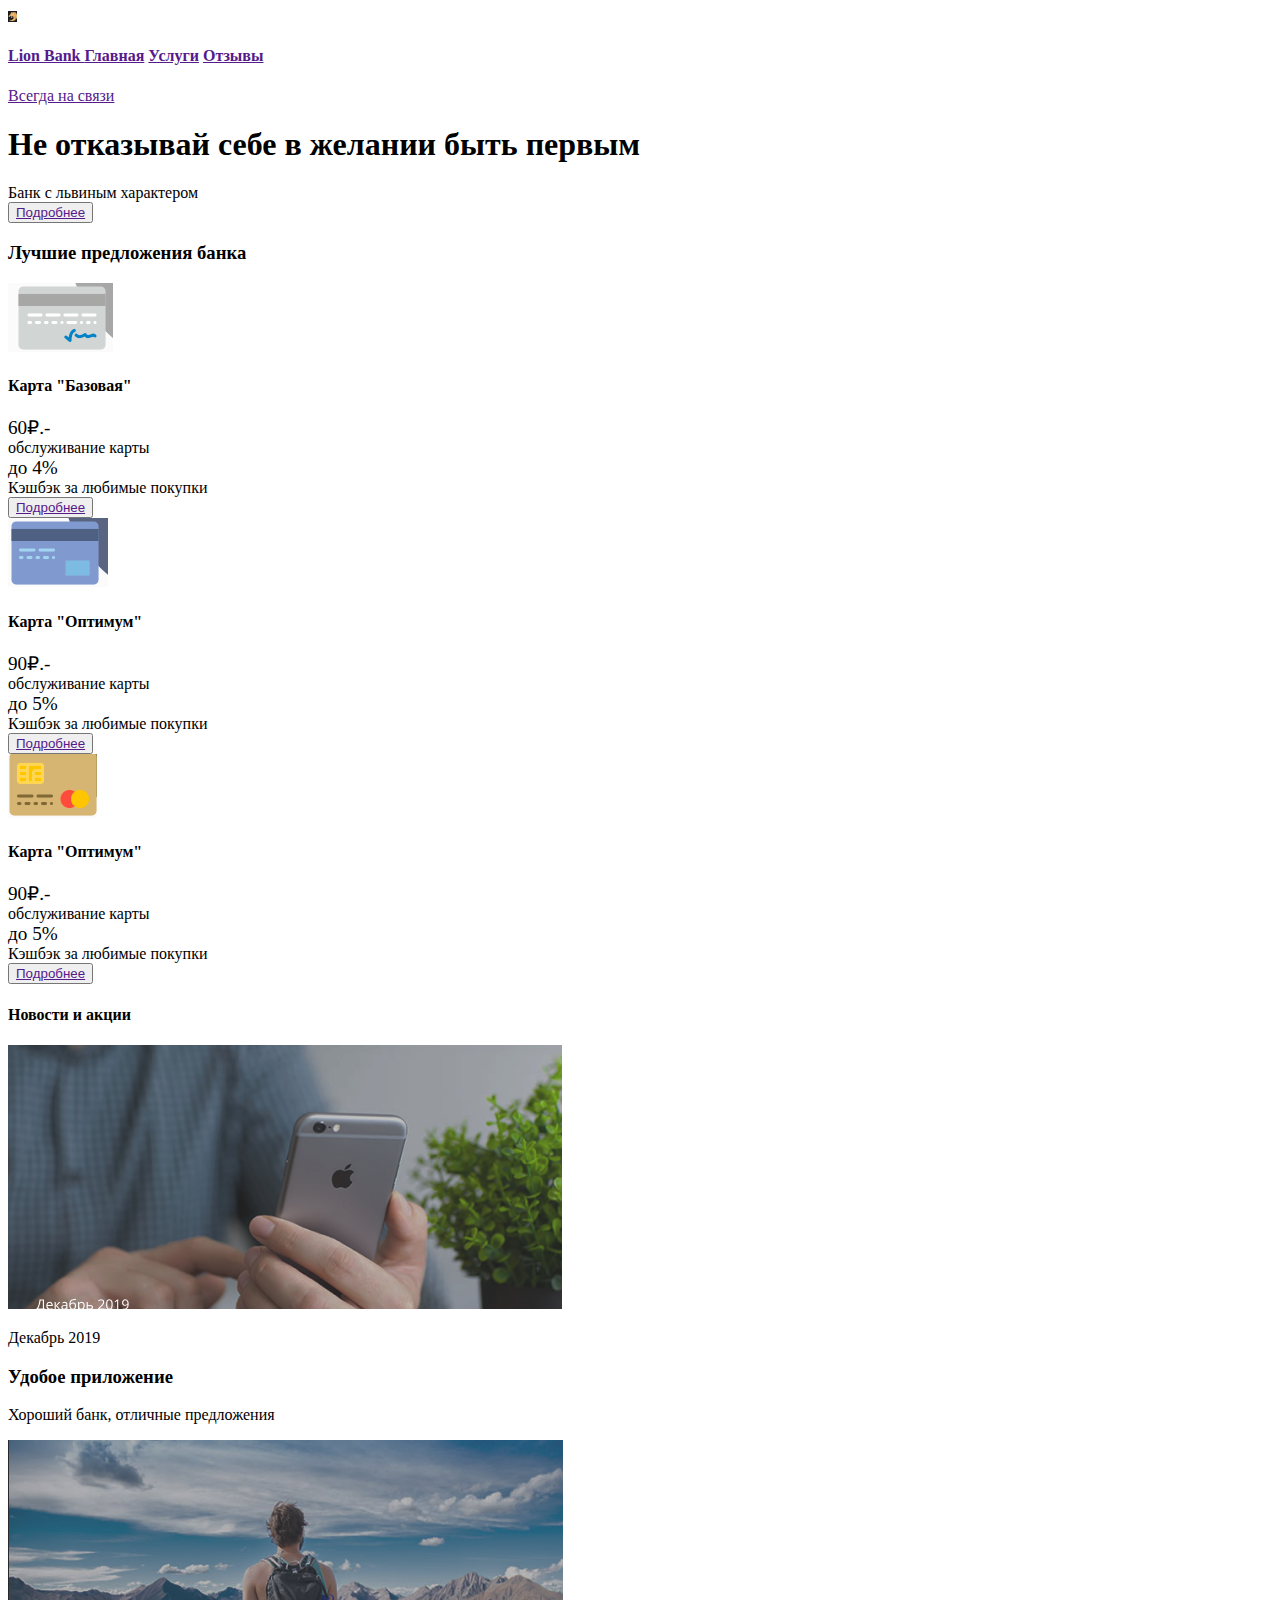
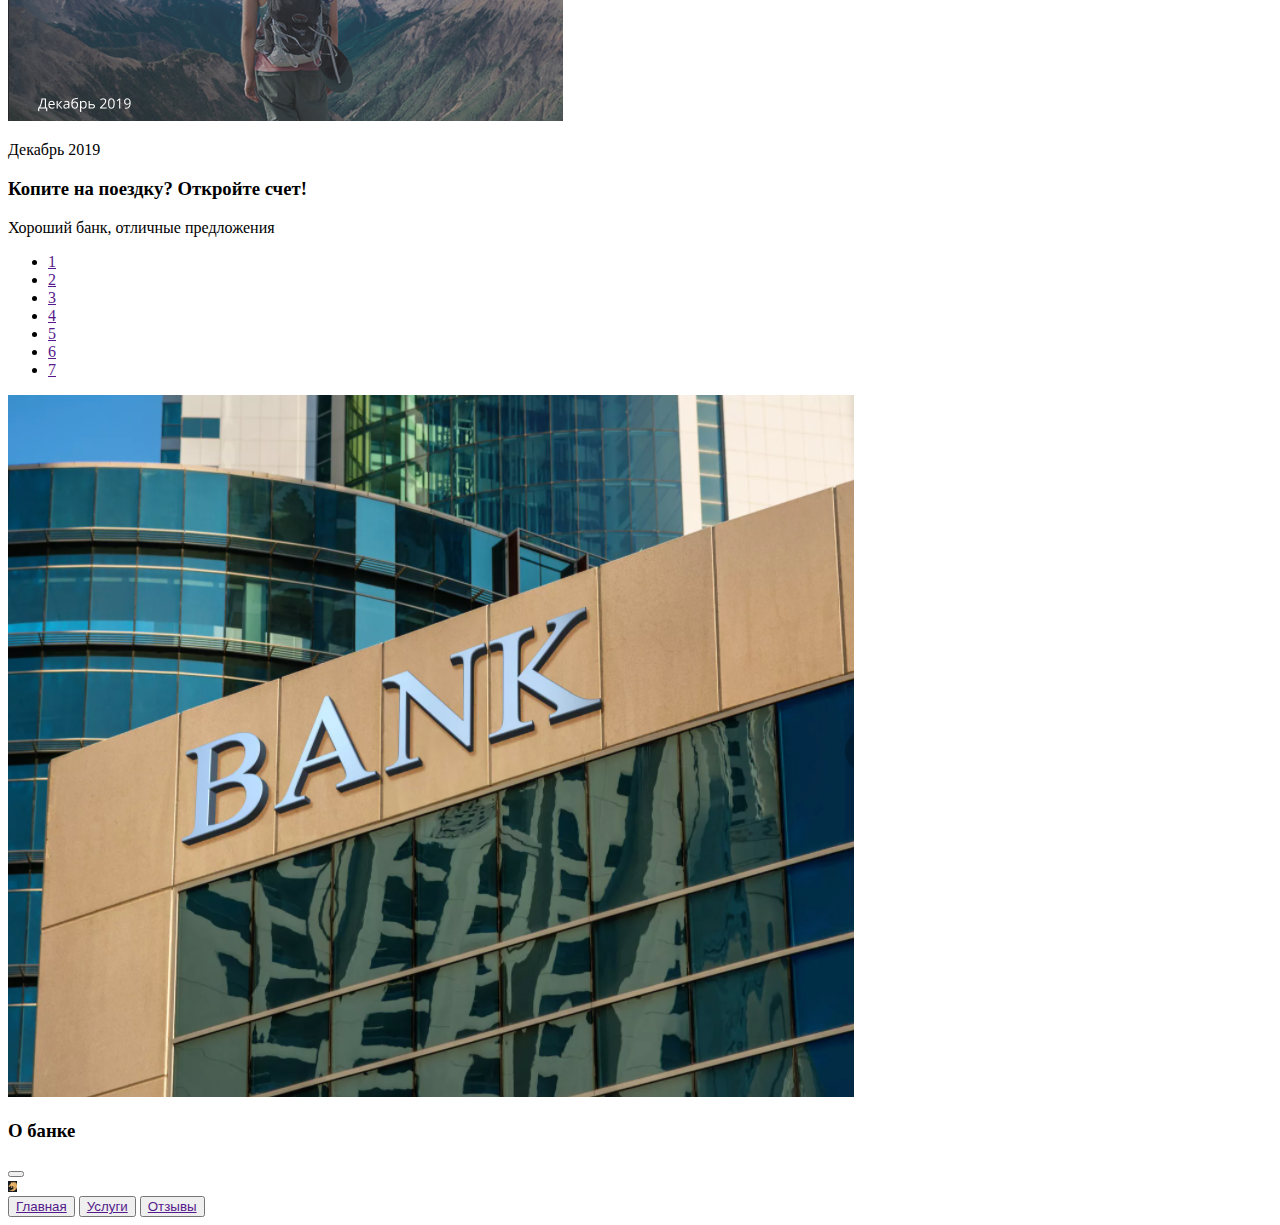
==== index.html @ 35dae8ff "Add files via upload" ====
<!DOCTYPE html>
<html lang="ru">


<head>
    <meta charset="UTF-8">
    <title>Lion Bank</title>
</head>

<body>
    <div class="wrapper">

        <div class="wrapper-hihat">
            <nav class="hihat--navh">
                <a href="/">
                    <img src="./Снимок экрана 2020-12-01 в 19.00.40.png" alt="" class="avatarbank">
                </a>
                <h4 class="navh--sizelinks">
                    <a href="" class="navh--linklionbank">Lion Bank </a>
                    <a href="" class="navh--linkhimain">Главная</a>
                    <a href="" class="navh--linkhiservices">Услуги</a>
                    <a href="" class="navh--linkhioutbilding">Отзывы</a>
                </h4>
            </nav>
            <div class="hihat--contact">
                <address class="contact-number">
                    <a href="tel:+78007008990" class="number numer"></a>
                </address>
                <div сlass="contact--workinghowrs">
                    <a href="" class="email:">Всегда на связи</a>
                </div>
            </div>
        </div>
        <div class="wrapper--main">
            <div class="slogan">
                <h1 class="slogan--wish">Не отказывай себе в желании быть первым</h1>
                <div class="slogan--character"> Банк с львиным характером</div>
                <button class="slogan--buttonreadmore">
                    <a href="" class="buttonreadmore--readmore">Подробнее</a>
                </button>
            </div>
            <div class="main--proposals">
                <h3 class="proposals--headline">Лучшие предложения банка</h3>
                <div class="proposals--manuscript">
                    <div class="manuscript--elements">
                        <div class="elements--first">
                            <img src="/1.png" alt="" class="first--img">
                            <div class="first--info">
                                <div class="info--main">
                                    <h4 сlass="main1--bais">Карта "Базовая"</h4>
                                    <div class="info--cost">
                                        <big class="cost--first">
                                            60₽.-
                                        </big>
                                        <div class="cost--forwhat">
                                            обслуживание карты
                                        </div>
                                    </div>
                                    <div class="info-cashback">
                                        <big>
                                            до 4%
                                        </big>
                                        <div class="cashback--where">
                                            Кэшбэк за любимые покупки
                                        </div>
                                    </div>
                                    <button class="info--button">
                                        <a href="" class="button--readmore1">
                                            Подробнее
                                        </a>
                                    </button>
                                </div>
                            </div>
                        </div>
                        <div class="elements--second">
                            <img src="/2.png" alt="" class="second--img">
                            <div class="second--info">
                                <div class="info--main">
                                    <h4 сlass="main--opt">Карта "Оптимум"</h4>
                                    <div class="info--cost">
                                        <big class="cost--second">
                                            90₽.-
                                        </big>
                                        <div class="cost--forwhat2">
                                            обслуживание карты
                                        </div>
                                    </div>
                                    <div class="info-cashback2">
                                        <big>
                                            до 5%
                                        </big>
                                        <div class="cashback--where2">
                                            Кэшбэк за любимые покупки
                                        </div>
                                    </div>
                                    <button class="info--button2">
                                        <a href="" class="button2--readmore3">
                                            Подробнее
                                        </a>
                                    </button>
                                </div>
                            </div>
                        </div>

                        <div class="elements--fird"></div>
                        <img src="/3.png" alt="" class="fird--img">
                        <div class="fird--info">
                            <div class="info--main3">
                                <h4 сlass="main3--opt">Карта "Оптимум"</h4>
                                <div class="info--cost3">
                                    <big class="cost3--fird">
                                        90₽.-
                                    </big>
                                    <div class="cost3--forwhat3">
                                        обслуживание карты
                                    </div>
                                </div>
                                <div class="info-cashback3">
                                    <big>
                                        до 5%
                                    </big>
                                    <div class="cashback--where3">
                                        Кэшбэк за любимые покупки
                                    </div>
                                </div>
                                <button class="info--button3">
                                    <a href="" class="button3--readmore3">
                                        Подробнее
                                    </a>
                                </button>
                            </div>
                        </div>
                    </div>
                </div>
            </div>
            <div class="main--news">
                <h4 class="news-header">Новости и акции</h4>
                <div class="news--plase">
                    <div class="plase--first">
                        <img src="/4.png" alt="" class="first-foto">
                        <div сlass="first--text">
                            <p class="text--data1">
                                Декабрь 2019
                            </p>
                            <h3 class="text--comfort">
                                Удобое приложение
                            </h3>
                            <p class="text--coment">
                                Хороший банк, отличные предложения
                            </p>
                        </div>
                    </div>

                    <div class="plase--second">
                        <img src="/5.png" alt="" class="second-foto">
                        <div сlass="second--text2">
                            <p class="text2--data2">
                                Декабрь 2019
                            </p>
                            <h3 class="text2--comfort">
                                Копите на поездку? Откройте счет!
                            </h3>
                            <p class="text2--coment">
                                Хороший банк, отличные предложения
                            </p>
                        </div>
                    </div>
                    <p class=""></p>
                    <div class="plase--page">
                        <ul сlass="page--manuscript">
                            <li class="manuscript--li"><a href="" class="manuscript--1li">1 </a> </li>
                            <li class="manuscript--li"><a href="" class="manuscript--2li">2 </a> </li>
                            <li class="manuscript--li"><a href="" class="manuscript--3li">3 </a> </li>
                            <li class="manuscript--li"><a href="" class="manuscript--4li">4 </a> </li>
                            <li class="manuscript--li"><a href="" class="manuscript--5li">5 </a> </li>
                            <li class="manuscript--li"><a href="" class="manuscript--6li">6 </a> </li>
                            <li class="manuscript--li"><a href="" class="manuscript--7li">7 </a> </li>
                        </ul>
                    </div>
                </div>
            </div>
            <div calss="main--abotbank">
                <img src="/6.png" alt="" class="aboutbank--foto">
                <div class="abotbank--textplase">
                    <h3 class="textplase--header">О банке</h3>
                    <p class="text--main"></p>
                    <button class="textplace--button">
                        <a href="" class="button-readmoreabot"></a>
                    </button>

                </div>
            </div>
        </div>
        <div class="footer">
            <footer class="fotter--down">
                <nav class="down--nav">
                    <a href="" class="nav--avtar">
                        <img src="/Снимок экрана 2020-12-01 в 19.00.40.png" alt="" сlass="avatar--homeweb">
                    </a>
                </nav>
                <nav class="down--buttons">
                    <button class="buttons--home">
                        <a href="" class="home--main">Главная</a>
                    </button>
                    <button class="buttons--servives">
                        <a href="" class="servives--down">Услуги</a>
                    </button>
                    <button class="button--coments">
                        <a href="" class="coments--down">Отзывы</a>
                    </button>
                </nav>
            </footer>
        </div>
    </div>
</body>

</html>
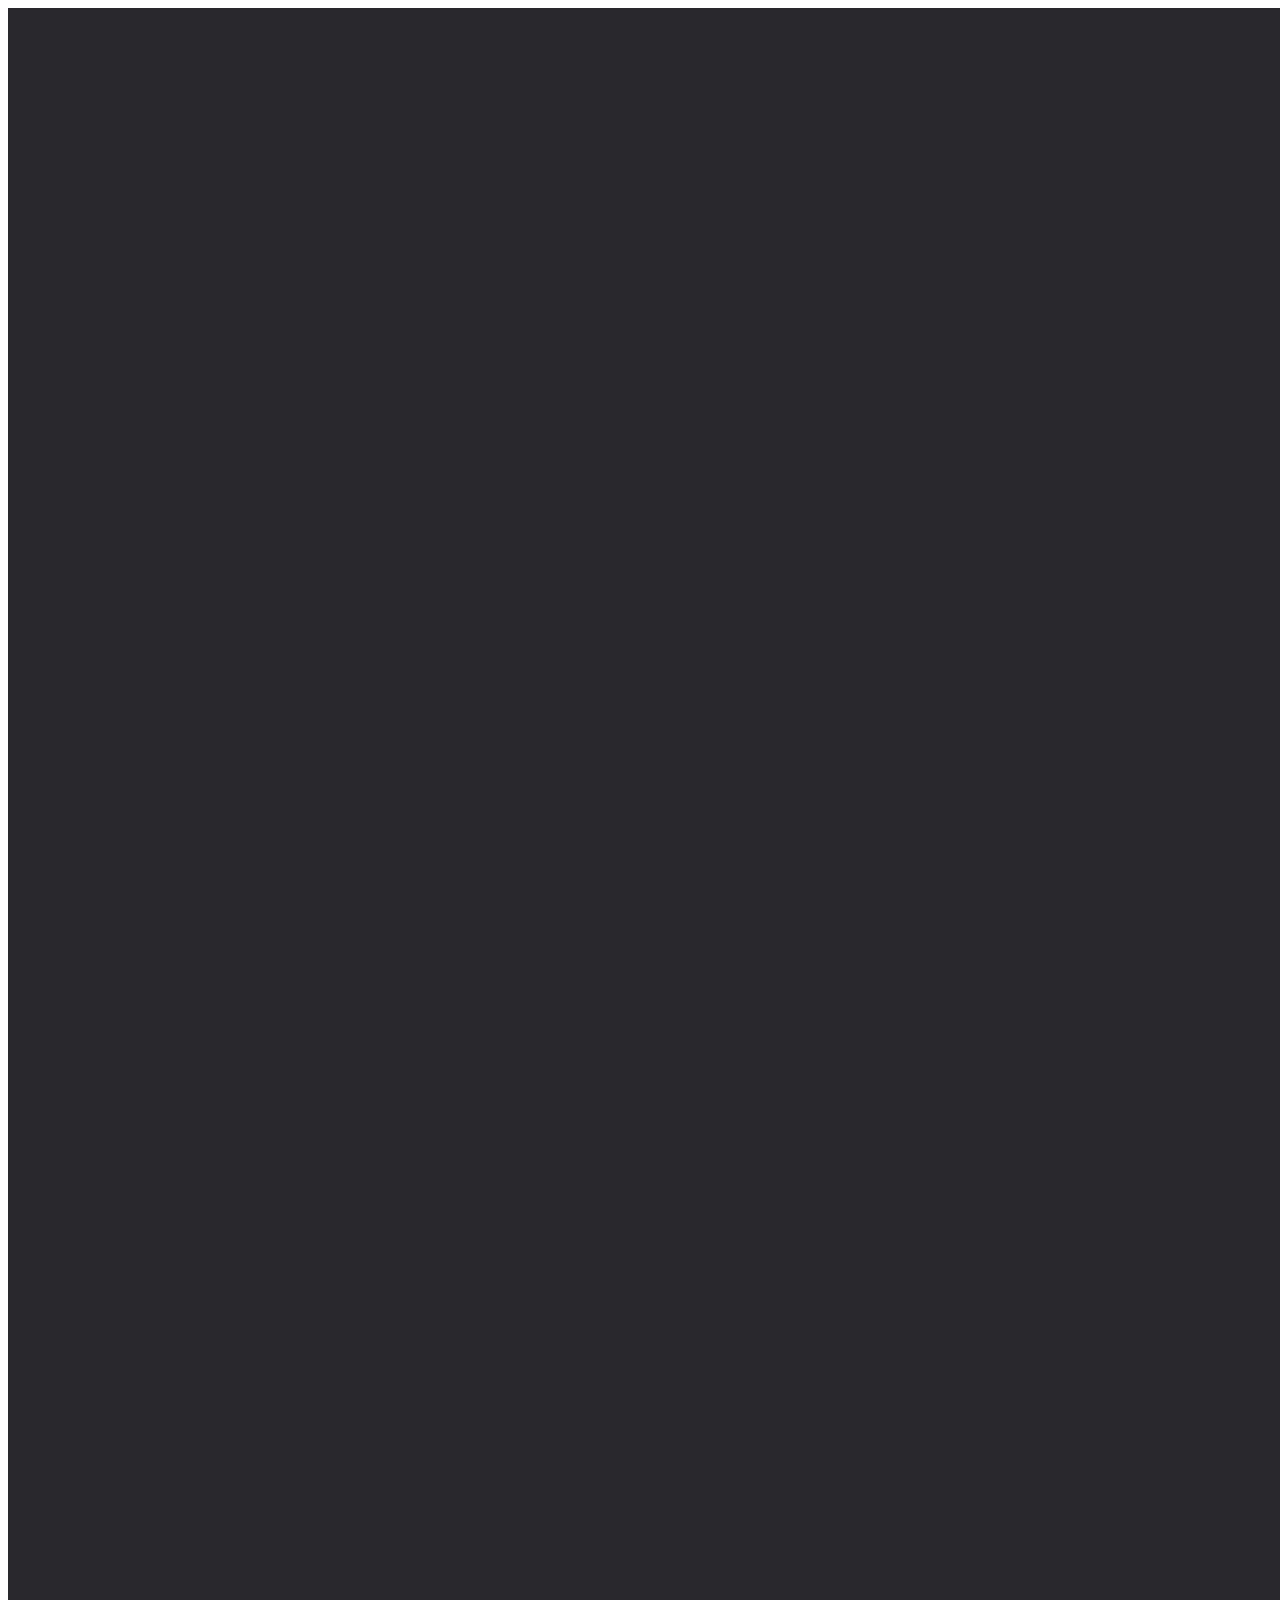
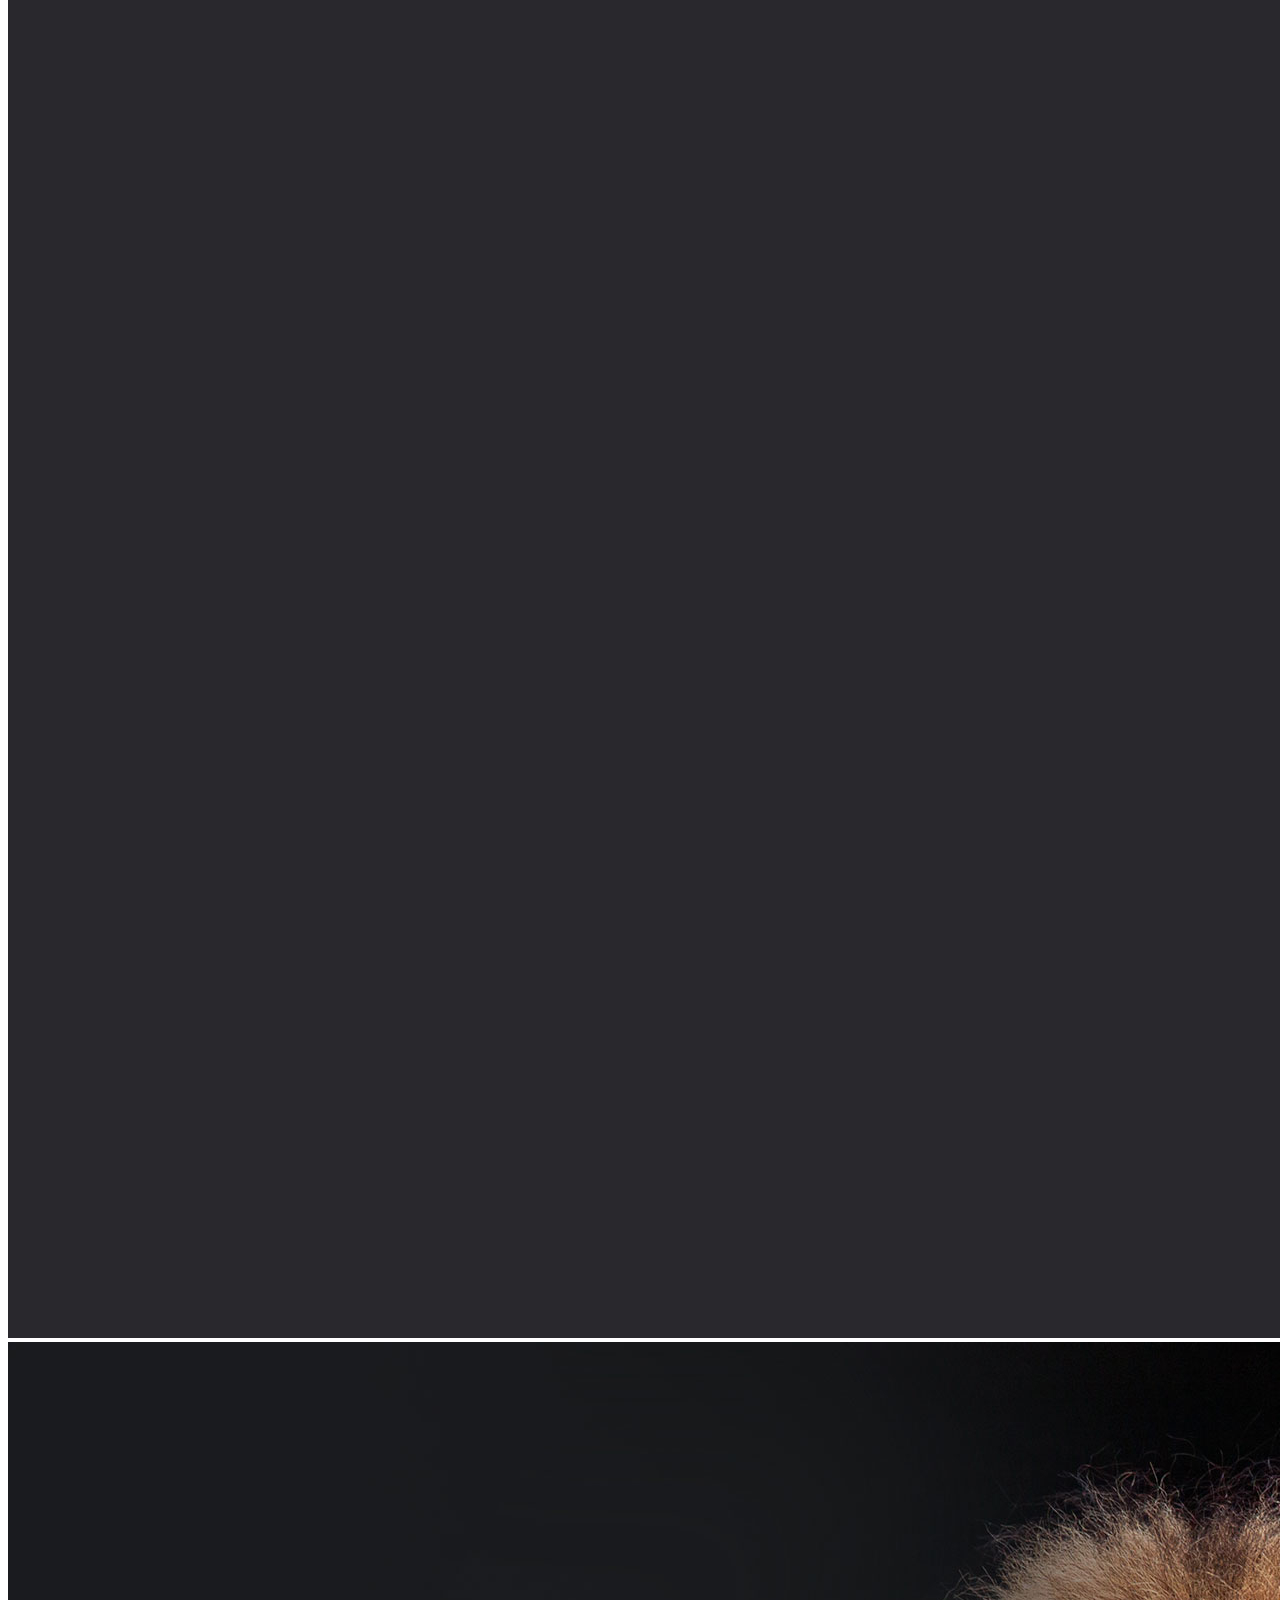
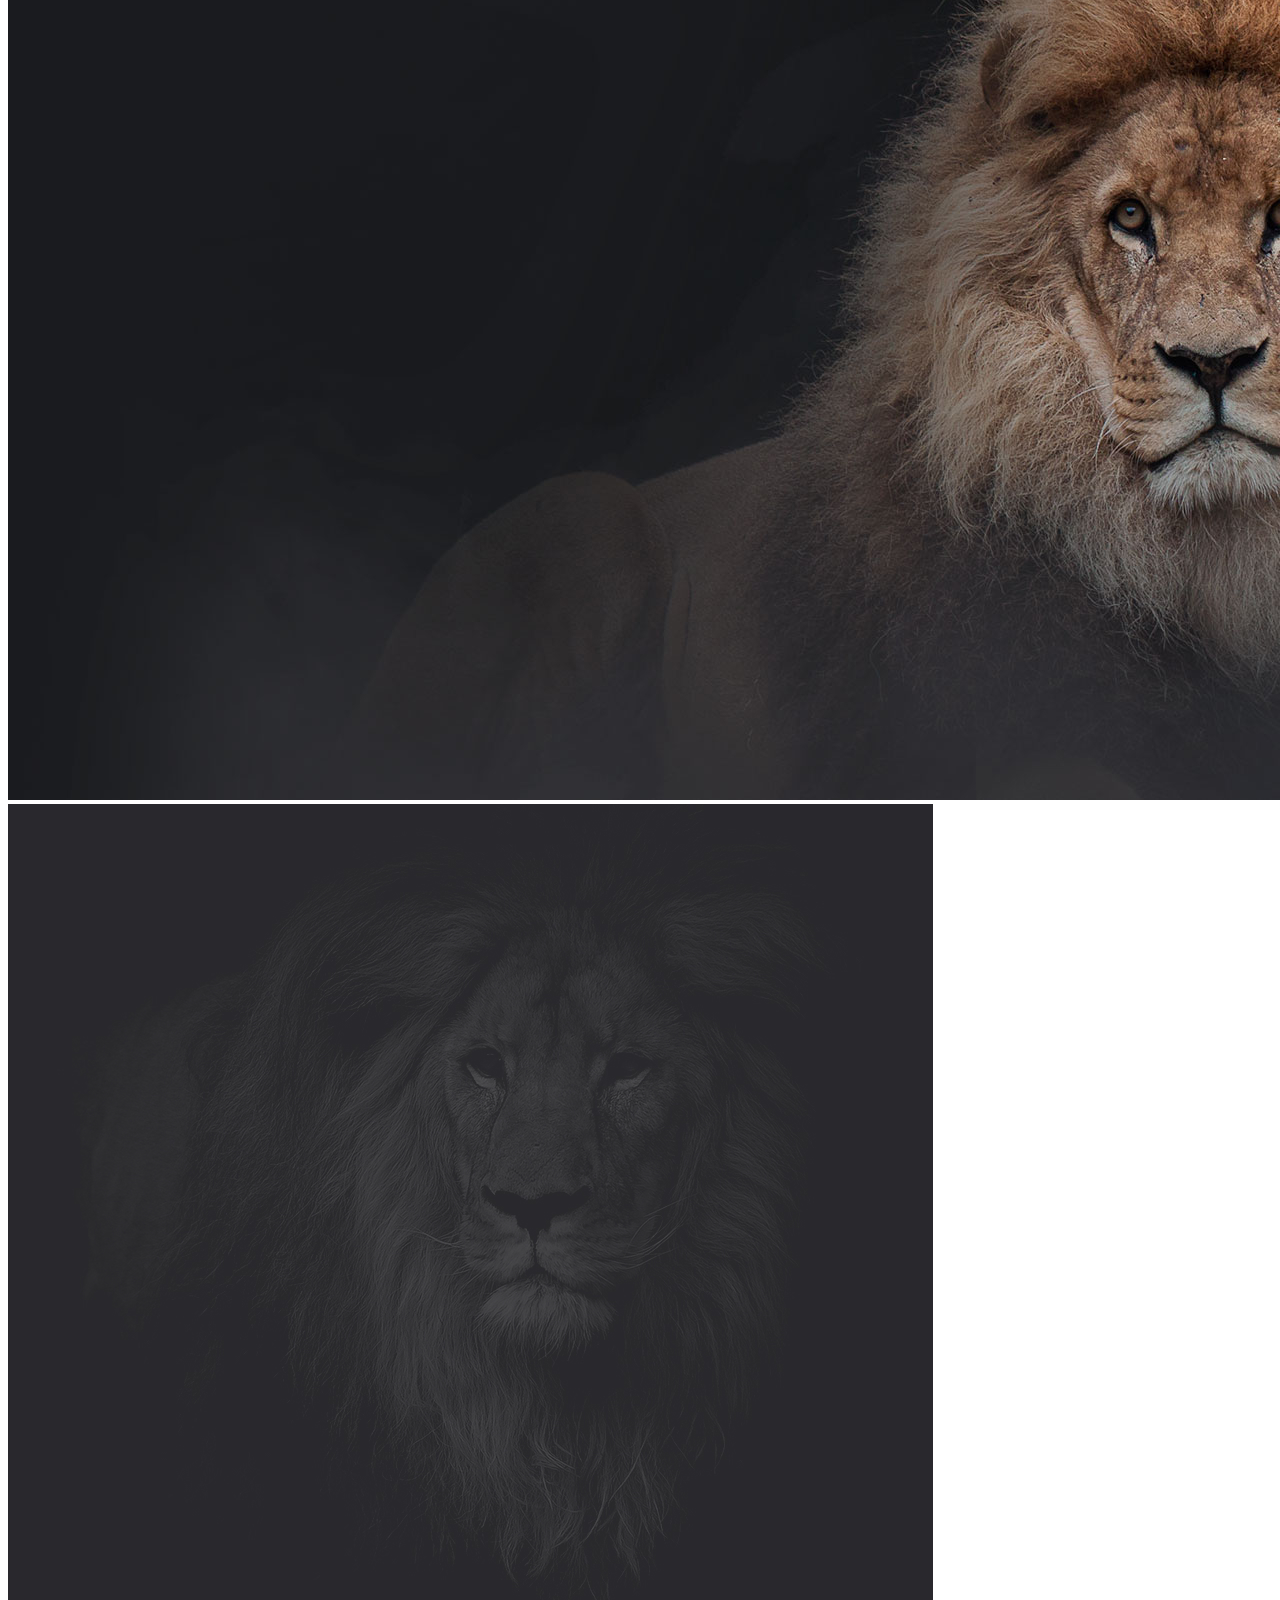
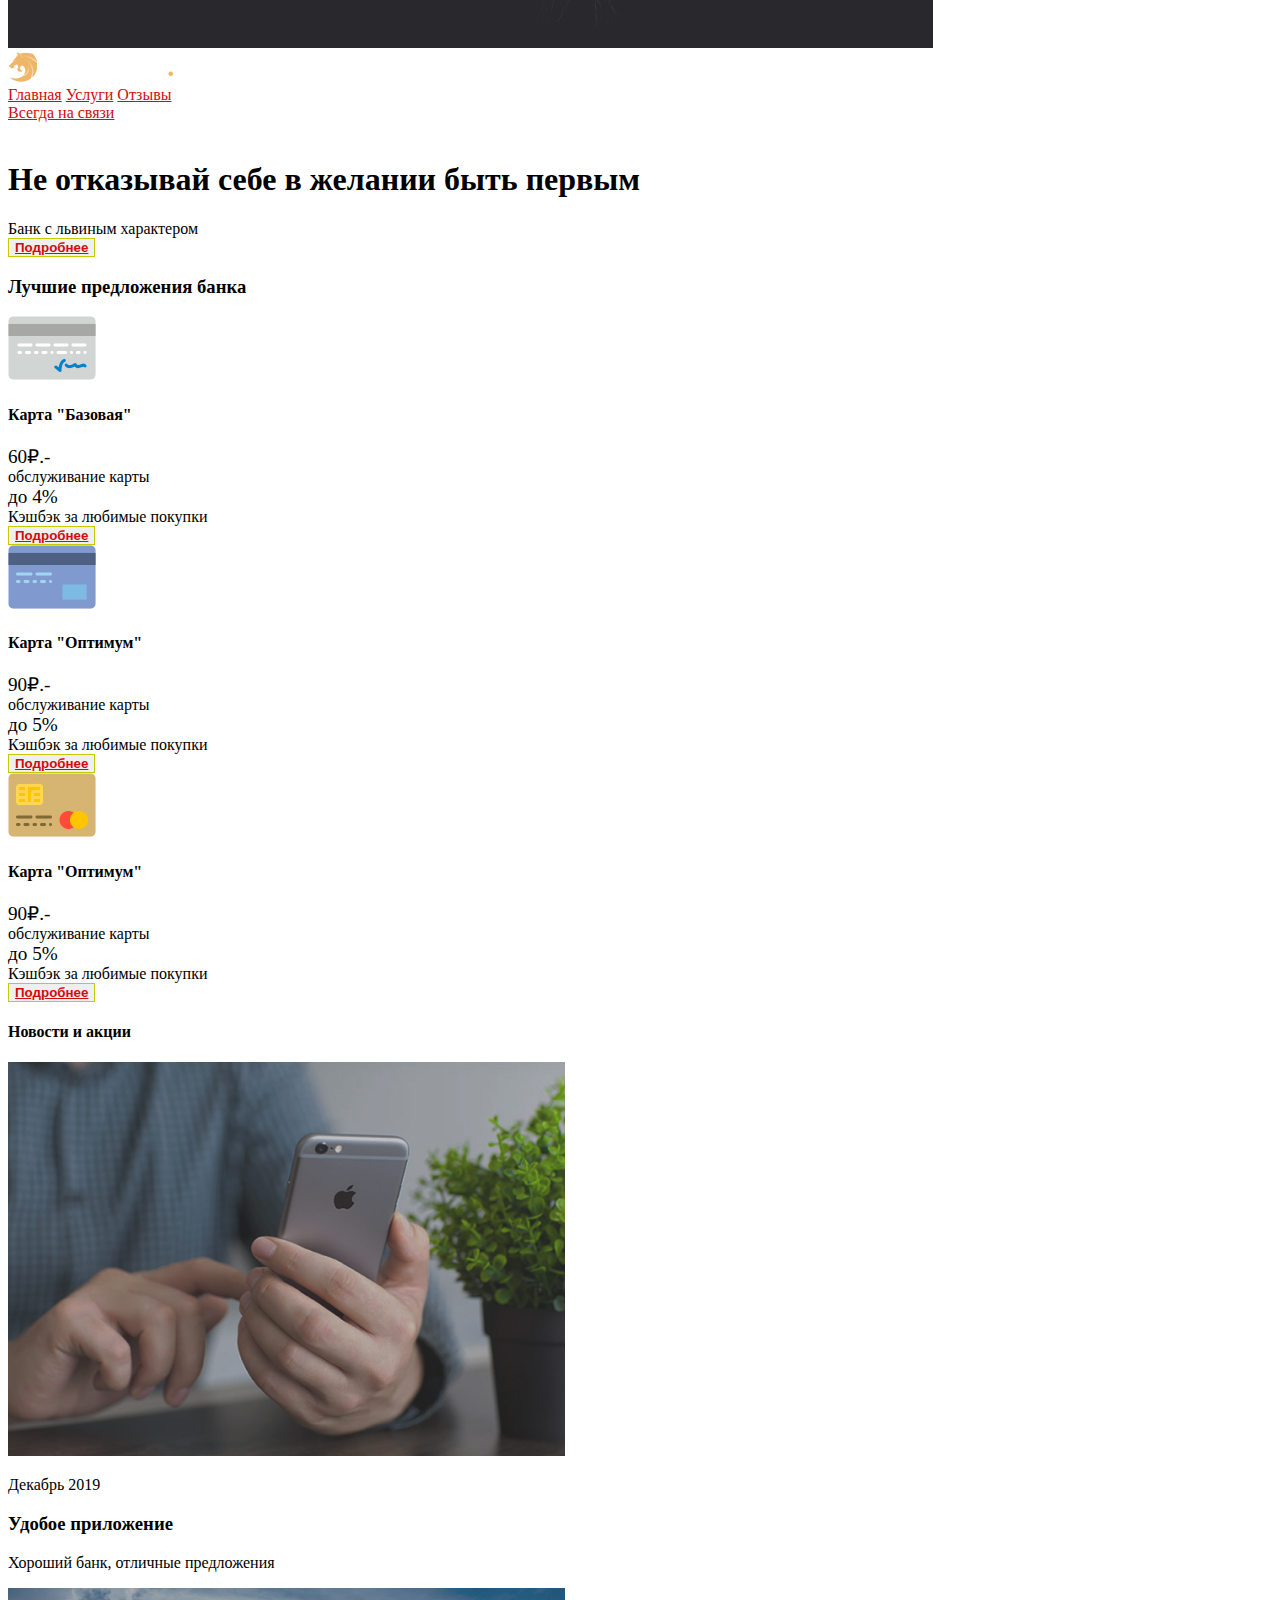
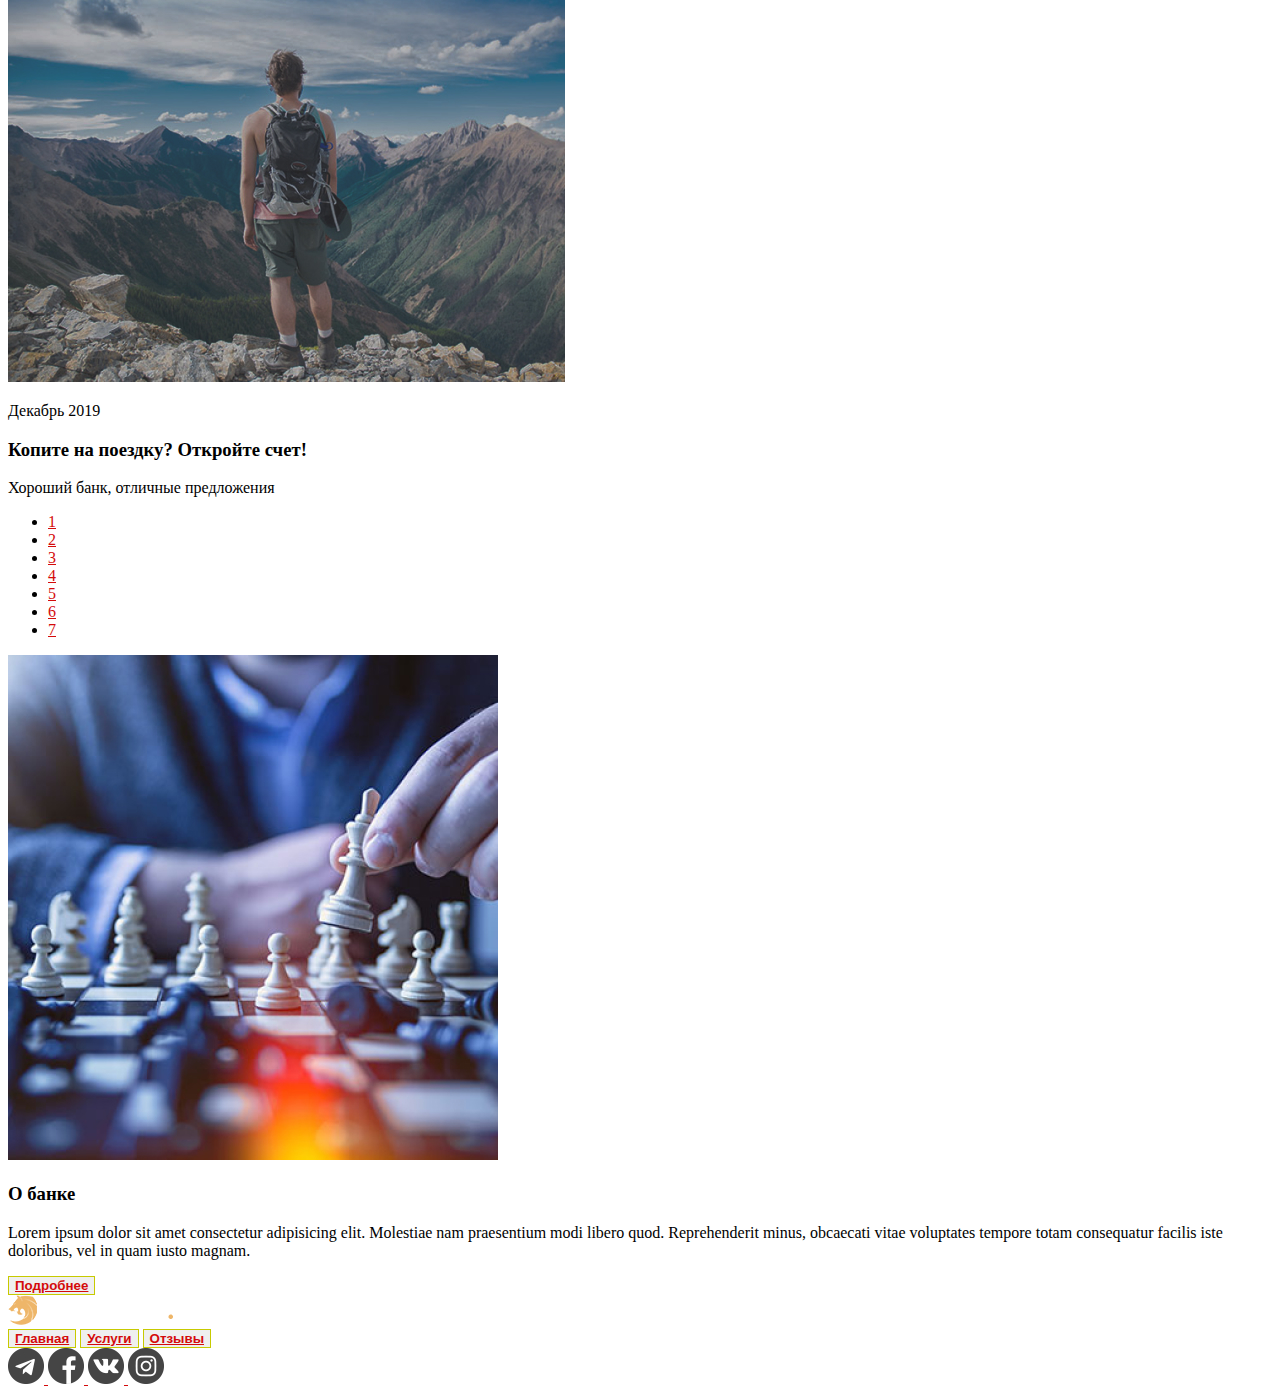
==== commit 0580275e: "Add files via upload" ====
--- a/index.html
+++ b/index.html
@@ -5,22 +5,27 @@
 <head>
     <meta charset="UTF-8">
     <title>Lion Bank</title>
+    <link rel="stylesheet" href="./main.css">
 </head>
 
 <body>
+
     <div class="wrapper">
-
+        <div class="fon">
+            <img src="./fon.jpg" alt="" class="fon--full">
+            <img src="./lion-header 1.jpg" alt="" class="hi-img">
+            <img src="./bottom-pic 1.jpg" alt="" class="down-img">
+        </div>
         <div class="wrapper-hihat">
             <nav class="hihat--navh">
                 <a href="/">
-                    <img src="./Снимок экрана 2020-12-01 в 19.00.40.png" alt="" class="avatarbank">
+                    <img src="./avatarbank.png" alt="" class="avatarbank">
                 </a>
-                <h4 class="navh--sizelinks">
-                    <a href="" class="navh--linklionbank">Lion Bank </a>
+                <div>
                     <a href="" class="navh--linkhimain">Главная</a>
                     <a href="" class="navh--linkhiservices">Услуги</a>
                     <a href="" class="navh--linkhioutbilding">Отзывы</a>
-                </h4>
+                </div>    
             </nav>
             <div class="hihat--contact">
                 <address class="contact-number">
@@ -32,6 +37,7 @@
             </div>
         </div>
         <div class="wrapper--main">
+            <img src="./lion-header1.jpg" alt="" class="main--fon1">
             <div class="slogan">
                 <h1 class="slogan--wish">Не отказывай себе в желании быть первым</h1>
                 <div class="slogan--character"> Банк с львиным характером</div>
@@ -44,7 +50,7 @@
                 <div class="proposals--manuscript">
                     <div class="manuscript--elements">
                         <div class="elements--first">
-                            <img src="/1.png" alt="" class="first--img">
+                            <img src="./1card.jpg" alt="" class="first--img">
                             <div class="first--info">
                                 <div class="info--main">
                                     <h4 сlass="main1--bais">Карта "Базовая"</h4>
@@ -73,7 +79,7 @@
                             </div>
                         </div>
                         <div class="elements--second">
-                            <img src="/2.png" alt="" class="second--img">
+                            <img src="./2card.jpg" alt="" class="second--img">
                             <div class="second--info">
                                 <div class="info--main">
                                     <h4 сlass="main--opt">Карта "Оптимум"</h4>
@@ -103,7 +109,7 @@
                         </div>
 
                         <div class="elements--fird"></div>
-                        <img src="/3.png" alt="" class="fird--img">
+                        <img src="./3card.jpg" alt="" class="fird--img">
                         <div class="fird--info">
                             <div class="info--main3">
                                 <h4 сlass="main3--opt">Карта "Оптимум"</h4>
@@ -137,7 +143,7 @@
                 <h4 class="news-header">Новости и акции</h4>
                 <div class="news--plase">
                     <div class="plase--first">
-                        <img src="/4.png" alt="" class="first-foto">
+                        <img src="./comfort.jpg" alt="" class="first-foto">
                         <div сlass="first--text">
                             <p class="text--data1">
                                 Декабрь 2019
@@ -152,7 +158,7 @@
                     </div>
 
                     <div class="plase--second">
-                        <img src="/5.png" alt="" class="second-foto">
+                        <img src="./collect.jpg" alt="" class="second-foto">
                         <div сlass="second--text2">
                             <p class="text2--data2">
                                 Декабрь 2019
@@ -180,25 +186,28 @@
                 </div>
             </div>
             <div calss="main--abotbank">
-                <img src="/6.png" alt="" class="aboutbank--foto">
+                <img src="./chess.jpg" alt="" class="aboutbank--foto">
                 <div class="abotbank--textplase">
                     <h3 class="textplase--header">О банке</h3>
-                    <p class="text--main"></p>
+                    <p class="text--main">
+                        Lorem ipsum dolor sit amet consectetur adipisicing elit. Molestiae nam praesentium modi libero quod. Reprehenderit minus, obcaecati vitae voluptates tempore totam consequatur facilis iste doloribus, vel in quam iusto magnam.
+                    </p>
                     <button class="textplace--button">
-                        <a href="" class="button-readmoreabot"></a>
+                        <a href="" class="button-readmoreabot">Подробнее</a>
                     </button>
 
                 </div>
             </div>
         </div>
-        <div class="footer">
-            <footer class="fotter--down">
-                <nav class="down--nav">
-                    <a href="" class="nav--avtar">
-                        <img src="/Снимок экрана 2020-12-01 в 19.00.40.png" alt="" сlass="avatar--homeweb">
-                    </a>
-                </nav>
-                <nav class="down--buttons">
+
+        <footer class="fotter--down">
+            <nav class="down--nav">
+                <a href="" class="nav--avtar">
+                    <img src="./avatarbank.png" alt="" сlass="avatar--homeweb">
+                </a>
+            </nav>
+            <nav class="down--buttons">
+                <div class="buttons--main">
                     <button class="buttons--home">
                         <a href="" class="home--main">Главная</a>
                     </button>
@@ -208,10 +217,24 @@
                     <button class="button--coments">
                         <a href="" class="coments--down">Отзывы</a>
                     </button>
-                </nav>
-            </footer>
-        </div>
+                </div>
+                <div class="buttons--soshialmedia">
+                    <a href="" class="soshialmedia--tg">
+                        <img src="./telegeram.jpg" alt="">
+                    </a>
+                    <a href="" class="soshialmedia--face">
+                        <img src="./facebook.png" alt="">
+                    </a>
+                    <a href="" class="soshialmedia--vk">
+                        <img src="./vk.png" alt="">
+                    </a>
+                    <a href="" class="soshialmedia--in">
+                        <img src="./instagram.jpg" alt="">
+                    </a>
+                </div>
+            </nav>
+        </footer>
+        
     </div>
 </body>
-
 </html>--- a/main.css
+++ b/main.css
@@ -0,0 +1,8 @@
+a {
+    color: rgb(212, 11, 11);
+}
+button {
+    font-weight: bold;
+    border: 1px solid rgb(199, 202, 0);
+    color : white; 
+}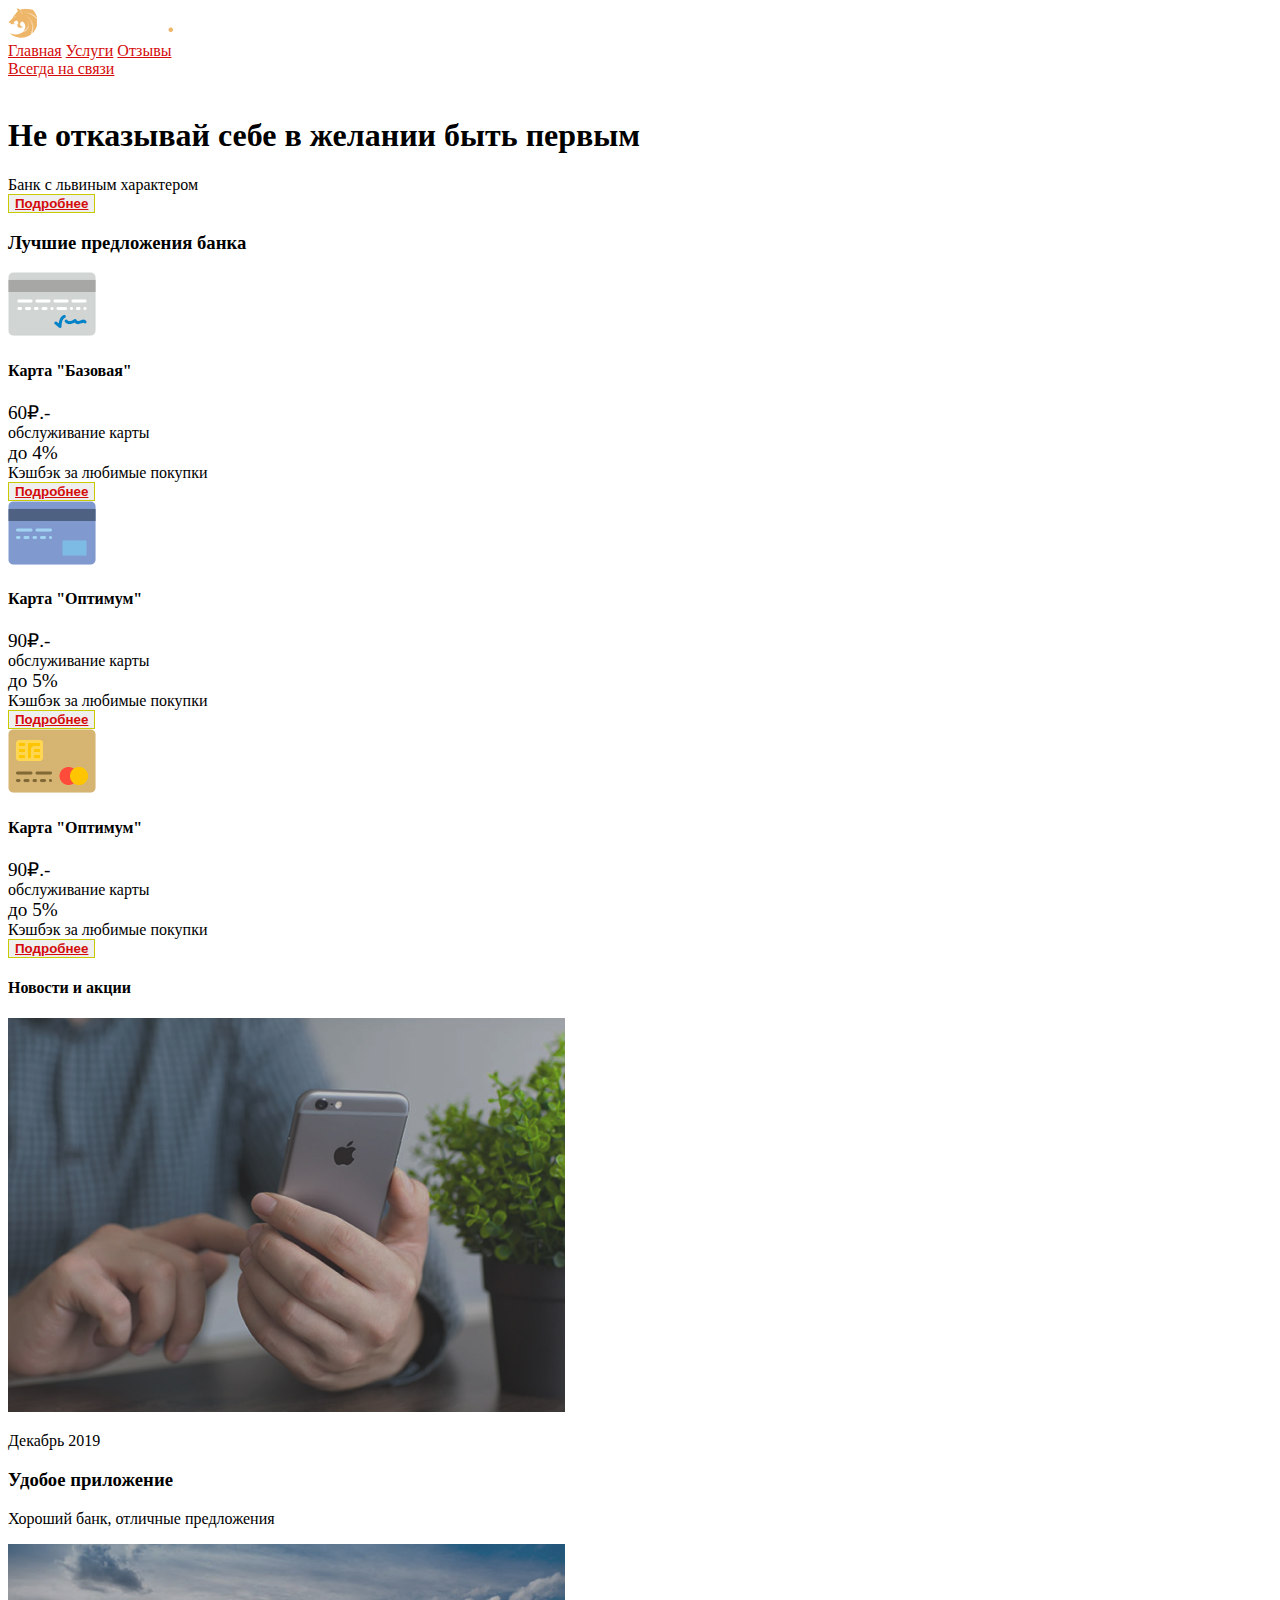
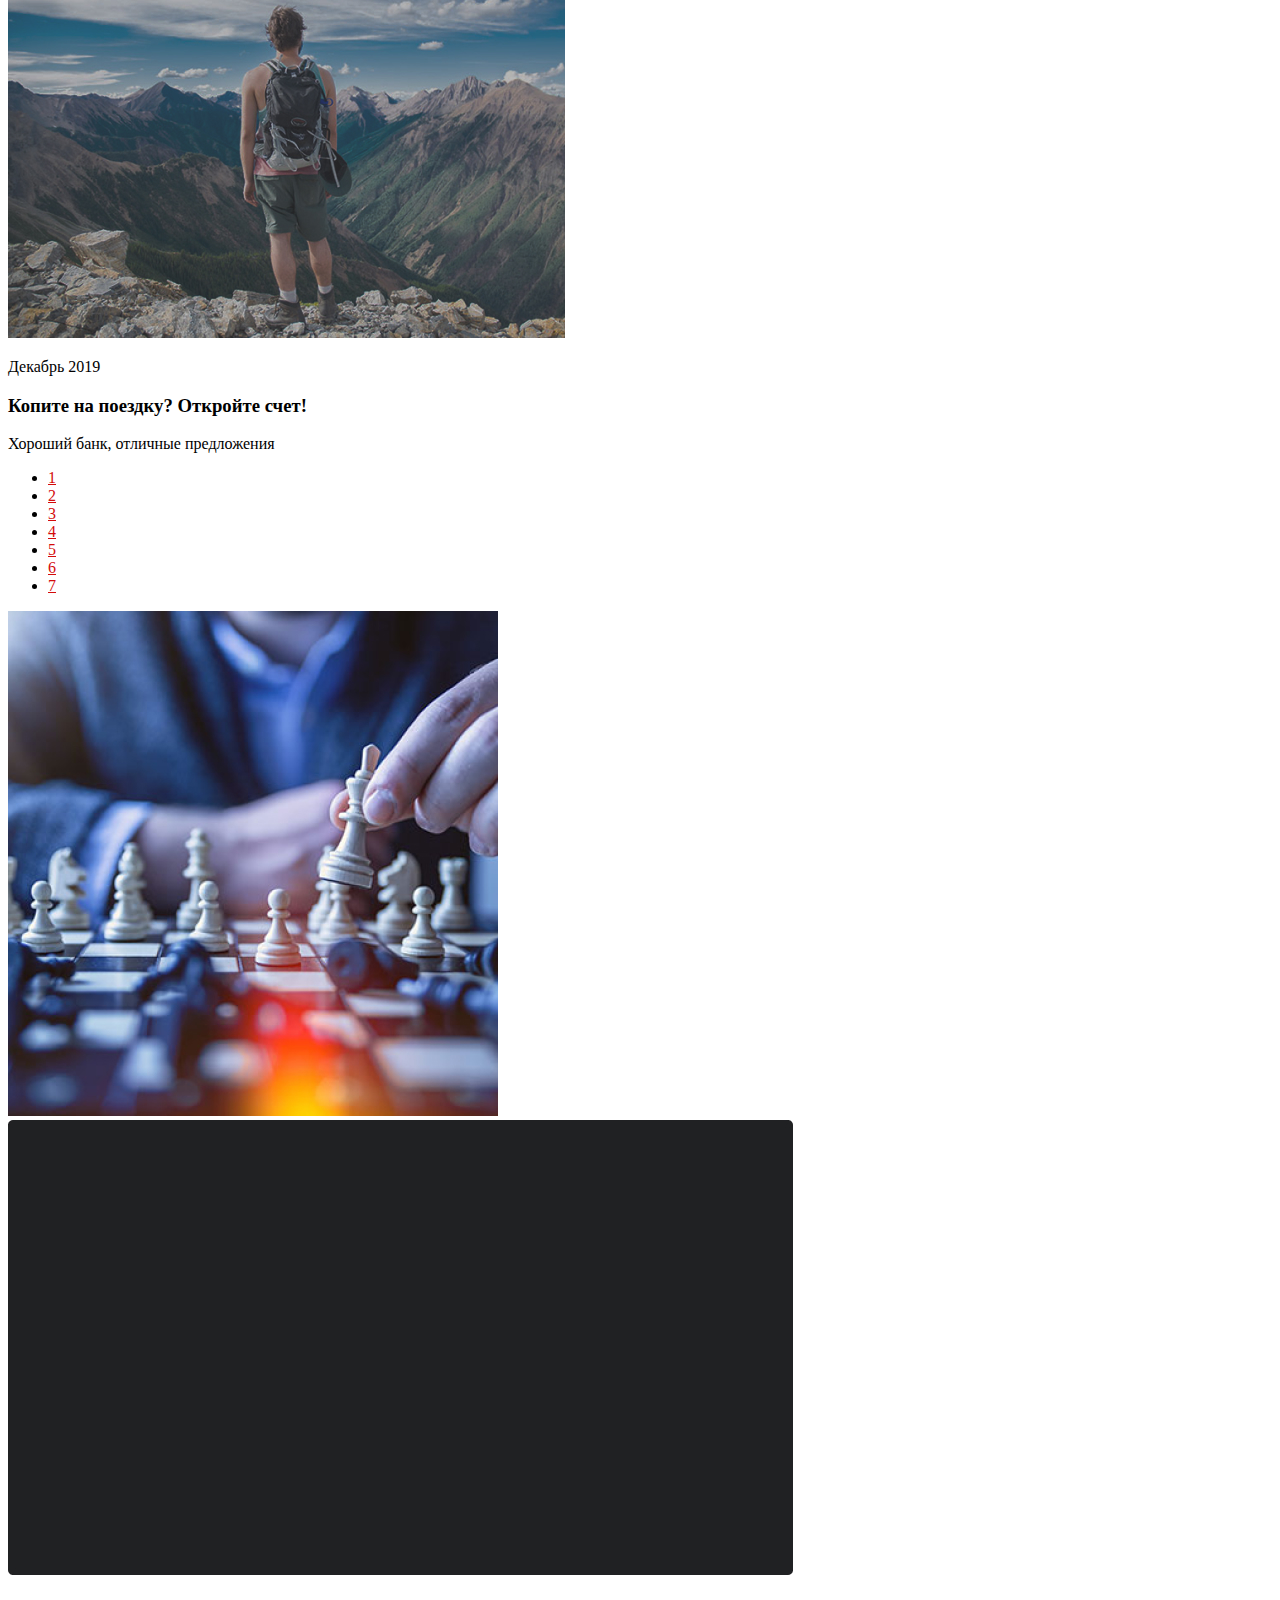
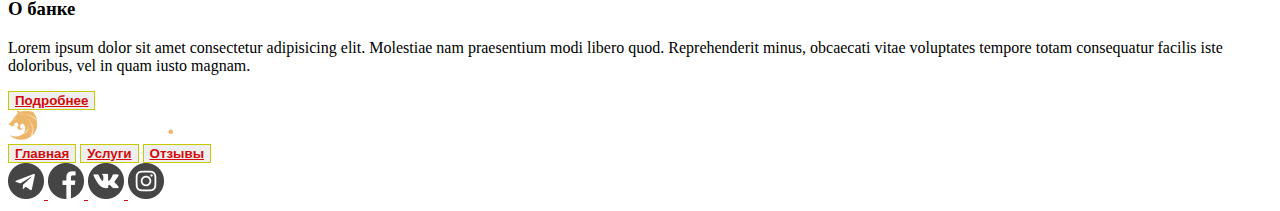
==== commit 26958302: ""--"="  "" ====
--- a/index.html
+++ b/index.html
@@ -5,102 +5,99 @@
 <head>
     <meta charset="UTF-8">
     <title>Lion Bank</title>
+    <link rel="preconnect" href="https://fonts.gstatic.com">
+    <link href="https://fonts.googleapis.com/css2?family=Open+Sans:wght@300;600;700&display=swap" rel="stylesheet">
     <link rel="stylesheet" href="./main.css">
 </head>
 
 <body>
 
     <div class="wrapper">
-        <div class="fon">
-            <img src="./fon.jpg" alt="" class="fon--full">
-            <img src="./lion-header 1.jpg" alt="" class="hi-img">
-            <img src="./bottom-pic 1.jpg" alt="" class="down-img">
-        </div>
-        <div class="wrapper-hihat">
+        <div class="wrapper hihat">
             <nav class="hihat--navh">
                 <a href="/">
                     <img src="./avatarbank.png" alt="" class="avatarbank">
                 </a>
                 <div>
-                    <a href="" class="navh--linkhimain">Главная</a>
-                    <a href="" class="navh--linkhiservices">Услуги</a>
-                    <a href="" class="navh--linkhioutbilding">Отзывы</a>
+                    <a href="" class="navh  linkhimain">Главная</a>
+                    <a href="" class="navh  linkhiservices">Услуги</a>
+                    <a href="" class="navh  linkhioutbilding">Отзывы</a>
                 </div>    
             </nav>
-            <div class="hihat--contact">
+            <div class="hihat  contact">
                 <address class="contact-number">
                     <a href="tel:+78007008990" class="number numer"></a>
                 </address>
-                <div сlass="contact--workinghowrs">
+                <div сlass="contact  workinghowrs">
                     <a href="" class="email:">Всегда на связи</a>
                 </div>
             </div>
         </div>
         <div class="wrapper--main">
-            <img src="./lion-header1.jpg" alt="" class="main--fon1">
+            <img src="./lion-header1.jpg" alt="" class="main  fon1">
             <div class="slogan">
-                <h1 class="slogan--wish">Не отказывай себе в желании быть первым</h1>
-                <div class="slogan--character"> Банк с львиным характером</div>
-                <button class="slogan--buttonreadmore">
-                    <a href="" class="buttonreadmore--readmore">Подробнее</a>
+                <h1 class="slogan  wish">Не отказывай себе в желании быть первым</h1>
+                <div class="slogan  character"> Банк с львиным характером</div>
+                <button class="slogan  buttonreadmore">
+                    <a href="" class="buttonreadmore  readmore">Подробнее</a>
                 </button>
             </div>
-            <div class="main--proposals">
-                <h3 class="proposals--headline">Лучшие предложения банка</h3>
-                <div class="proposals--manuscript">
-                    <div class="manuscript--elements">
-                        <div class="elements--first">
+            <div class="main  proposals">
+                <h3 class="proposals  headline">Лучшие предложения банка</h3>
+                <div class="proposals  manuscript">
+                    <div class="manuscript  elements">
+                        <div class="elements  first">
                             <img src="./1card.jpg" alt="" class="first--img">
-                            <div class="first--info">
-                                <div class="info--main">
-                                    <h4 сlass="main1--bais">Карта "Базовая"</h4>
-                                    <div class="info--cost">
-                                        <big class="cost--first">
+                            <div class="first  info">
+                                <div class="info  main">
+                                    <h4 сlass="main1  bais">Карта "Базовая"</h4>
+                                    <div class="info  cost">
+                                        <big class="cost  first">
                                             60₽.-
                                         </big>
-                                        <div class="cost--forwhat">
+                                        <div class="cost  forwhat">
                                             обслуживание карты
                                         </div>
                                     </div>
-                                    <div class="info-cashback">
+                                    <div class="info cashback">
                                         <big>
                                             до 4%
                                         </big>
-                                        <div class="cashback--where">
+                                        <div class="cashback  where">
                                             Кэшбэк за любимые покупки
                                         </div>
                                     </div>
-                                    <button class="info--button">
-                                        <a href="" class="button--readmore1">
+                                    <button class="info  button">
+                                        <a href="" class="button  readmore1">
                                             Подробнее
                                         </a>
                                     </button>
                                 </div>
                             </div>
                         </div>
-                        <div class="elements--second">
-                            <img src="./2card.jpg" alt="" class="second--img">
-                            <div class="second--info">
-                                <div class="info--main">
-                                    <h4 сlass="main--opt">Карта "Оптимум"</h4>
-                                    <div class="info--cost">
-                                        <big class="cost--second">
+                        <div class="elements  second">
+                            <img src="./2card.jpg" alt="" class="second  img">
+                            <div class="second  info">
+                                <div class="info  main">
+                                    <h4 сlass="main  opt">Карта "Оптимум"</h4>
+                                    <div class="info  cost">
+                                        <big class="cost  second">
                                             90₽.-
                                         </big>
-                                        <div class="cost--forwhat2">
+                                        <div class="cost  forwhat2">
                                             обслуживание карты
                                         </div>
                                     </div>
-                                    <div class="info-cashback2">
+                                    <div class="info cashback2">
                                         <big>
                                             до 5%
                                         </big>
-                                        <div class="cashback--where2">
+                                        <div class="cashback  where2">
                                             Кэшбэк за любимые покупки
                                         </div>
                                     </div>
-                                    <button class="info--button2">
-                                        <a href="" class="button2--readmore3">
+                                    <button class="info  button2">
+                                        <a href="" class="button2  readmore3">
                                             Подробнее
                                         </a>
                                     </button>
@@ -108,16 +105,16 @@
                             </div>
                         </div>
 
-                        <div class="elements--fird"></div>
-                        <img src="./3card.jpg" alt="" class="fird--img">
-                        <div class="fird--info">
-                            <div class="info--main3">
-                                <h4 сlass="main3--opt">Карта "Оптимум"</h4>
-                                <div class="info--cost3">
-                                    <big class="cost3--fird">
+                        <div class="elements  fird"></div>
+                        <img src="./3card.jpg" alt="" class="fird  img">
+                        <div class="fird  info">
+                            <div class="info  main3">
+                                <h4 сlass="main3  opt">Карта "Оптимум"</h4>
+                                <div class="info  cost3">
+                                    <big class="cost3  fird">
                                         90₽.-
                                     </big>
-                                    <div class="cost3--forwhat3">
+                                    <div class="cost3  forwhat3">
                                         обслуживание карты
                                     </div>
                                 </div>
@@ -125,12 +122,12 @@
                                     <big>
                                         до 5%
                                     </big>
-                                    <div class="cashback--where3">
+                                    <div class="cashback  where3">
                                         Кэшбэк за любимые покупки
                                     </div>
                                 </div>
-                                <button class="info--button3">
-                                    <a href="" class="button3--readmore3">
+                                <button class="info  button3">
+                                    <a href="" class="button3  readmore3">
                                         Подробнее
                                     </a>
                                 </button>
@@ -139,102 +136,102 @@
                     </div>
                 </div>
             </div>
-            <div class="main--news">
+            <div class="main  news">
                 <h4 class="news-header">Новости и акции</h4>
-                <div class="news--plase">
-                    <div class="plase--first">
+                <div class="news  plase">
+                    <div class="plase  first">
                         <img src="./comfort.jpg" alt="" class="first-foto">
-                        <div сlass="first--text">
-                            <p class="text--data1">
+                        <div сlass="first  text">
+                            <p class="text  data1">
                                 Декабрь 2019
                             </p>
-                            <h3 class="text--comfort">
+                            <h3 class="text  comfort">
                                 Удобое приложение
                             </h3>
-                            <p class="text--coment">
+                            <p class="text  coment">
                                 Хороший банк, отличные предложения
                             </p>
                         </div>
                     </div>
 
-                    <div class="plase--second">
+                    <div class="plase  second">
                         <img src="./collect.jpg" alt="" class="second-foto">
-                        <div сlass="second--text2">
-                            <p class="text2--data2">
+                        <div сlass="second  text2">
+                            <p class="text2  data2">
                                 Декабрь 2019
                             </p>
-                            <h3 class="text2--comfort">
+                            <h3 class="text2  comfort">
                                 Копите на поездку? Откройте счет!
                             </h3>
-                            <p class="text2--coment">
+                            <p class="text2  coment">
                                 Хороший банк, отличные предложения
                             </p>
                         </div>
                     </div>
                     <p class=""></p>
-                    <div class="plase--page">
-                        <ul сlass="page--manuscript">
-                            <li class="manuscript--li"><a href="" class="manuscript--1li">1 </a> </li>
-                            <li class="manuscript--li"><a href="" class="manuscript--2li">2 </a> </li>
-                            <li class="manuscript--li"><a href="" class="manuscript--3li">3 </a> </li>
-                            <li class="manuscript--li"><a href="" class="manuscript--4li">4 </a> </li>
-                            <li class="manuscript--li"><a href="" class="manuscript--5li">5 </a> </li>
-                            <li class="manuscript--li"><a href="" class="manuscript--6li">6 </a> </li>
-                            <li class="manuscript--li"><a href="" class="manuscript--7li">7 </a> </li>
+                    <div class="plase  page">
+                        <ul сlass="page  manuscript">
+                            <li class="manuscript  li"><a href="" class="manuscript  1li">1 </a> </li>
+                            <li class="manuscript  li"><a href="" class="manuscript  2li">2 </a> </li>
+                            <li class="manuscript  li"><a href="" class="manuscript  3li">3 </a> </li>
+                            <li class="manuscript  li"><a href="" class="manuscript  4li">4 </a> </li>
+                            <li class="manuscript  li"><a href="" class="manuscript  5li">5 </a> </li>
+                            <li class="manuscript  li"><a href="" class="manuscript  6li">6 </a> </li>
+                            <li class="manuscript  li"><a href="" class="manuscript  7li">7 </a> </li>
                         </ul>
                     </div>
                 </div>
             </div>
-            <div calss="main--abotbank">
-                <img src="./chess.jpg" alt="" class="aboutbank--foto">
-                <div class="abotbank--textplase">
-                    <h3 class="textplase--header">О банке</h3>
-                    <p class="text--main">
+            <div calss="main  abotbank">
+                <img src="./chess.jpg" alt="" class="aboutbank  chers">
+                <img src="./aboutbank.jpg" alt="" calss="abotbank  fon">
+                <div class="abotbank  textplase">
+                    <h3 class="textplase  header">О банке</h3>
+                    <p class="text  main">
                         Lorem ipsum dolor sit amet consectetur adipisicing elit. Molestiae nam praesentium modi libero quod. Reprehenderit minus, obcaecati vitae voluptates tempore totam consequatur facilis iste doloribus, vel in quam iusto magnam.
                     </p>
-                    <button class="textplace--button">
-                        <a href="" class="button-readmoreabot">Подробнее</a>
+                    <button class="textplace  button">
+                        <a href="" class="button  readmoreabot">Подробнее</a>
                     </button>
 
                 </div>
             </div>
         </div>
 
-        <footer class="fotter--down">
-            <nav class="down--nav">
-                <a href="" class="nav--avtar">
-                    <img src="./avatarbank.png" alt="" сlass="avatar--homeweb">
+        <footer class="fotter  down">
+            <nav class="down  nav">
+                <a href="" class="nav  avtar">
+                    <img src="./avatarbank.png" alt="" сlass="avatar  homeweb">
                 </a>
             </nav>
-            <nav class="down--buttons">
-                <div class="buttons--main">
-                    <button class="buttons--home">
-                        <a href="" class="home--main">Главная</a>
-                    </button>
-                    <button class="buttons--servives">
-                        <a href="" class="servives--down">Услуги</a>
-                    </button>
-                    <button class="button--coments">
-                        <a href="" class="coments--down">Отзывы</a>
-                    </button>
-                </div>
-                <div class="buttons--soshialmedia">
-                    <a href="" class="soshialmedia--tg">
+            <nav class="down  buttons">
+                <div class="buttons  main">
+                    <button class="buttons  home">
+                        <a href="" class="home  main">Главная</a>
+                    </button>
+                    <button class="buttons  servives">
+                        <a href="" class="servives  down">Услуги</a>
+                    </button>
+                    <button class="button  coments">
+                        <a href="" class="coments  down">Отзывы</a>
+                    </button>
+                </div>
+                <div class="buttons  soshialmedia">
+                    <a href="" class="soshialmedia  tg">
                         <img src="./telegeram.jpg" alt="">
                     </a>
-                    <a href="" class="soshialmedia--face">
+                    <a href="" class="soshialmedia  face">
                         <img src="./facebook.png" alt="">
                     </a>
-                    <a href="" class="soshialmedia--vk">
+                    <a href="" class="soshialmedia  vk">
                         <img src="./vk.png" alt="">
                     </a>
-                    <a href="" class="soshialmedia--in">
+                    <a href="" class="soshialmedia  in">
                         <img src="./instagram.jpg" alt="">
                     </a>
                 </div>
             </nav>
         </footer>
-        
     </div>
 </body>
-</html>+</html>
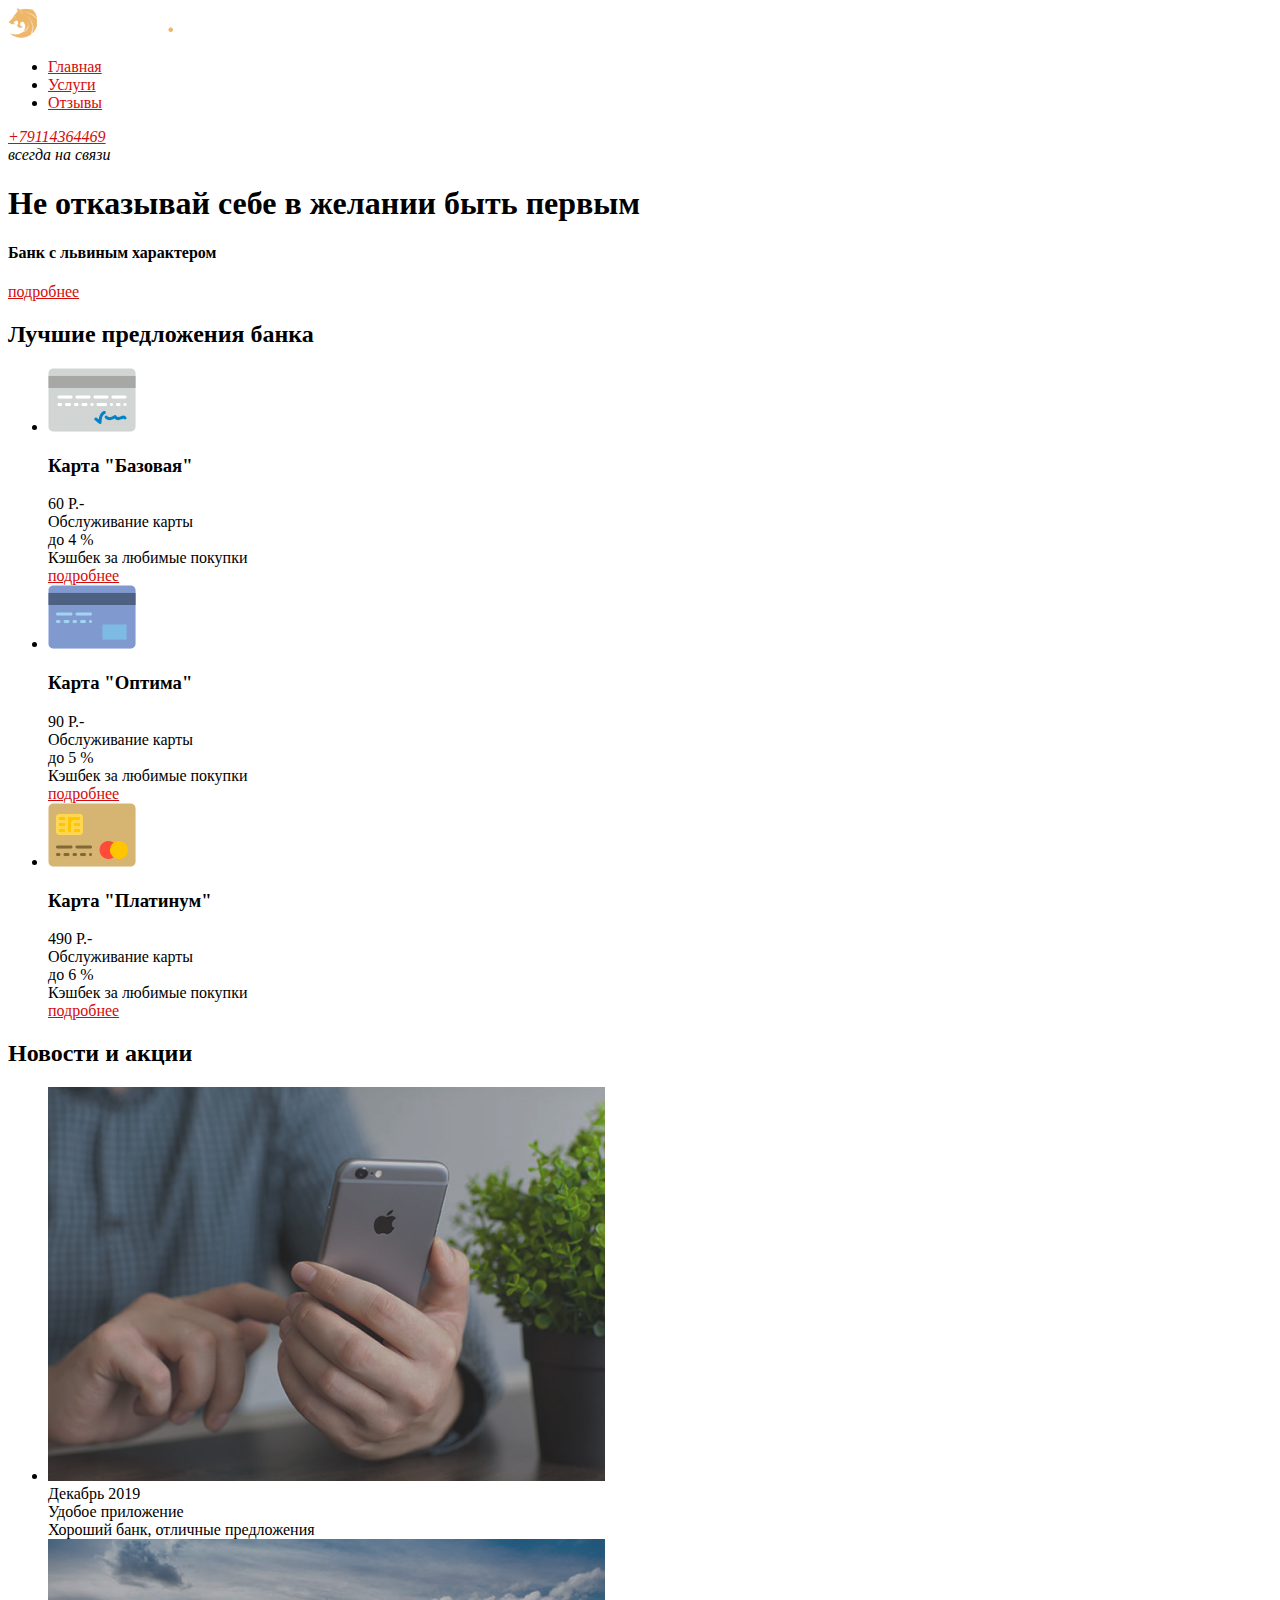
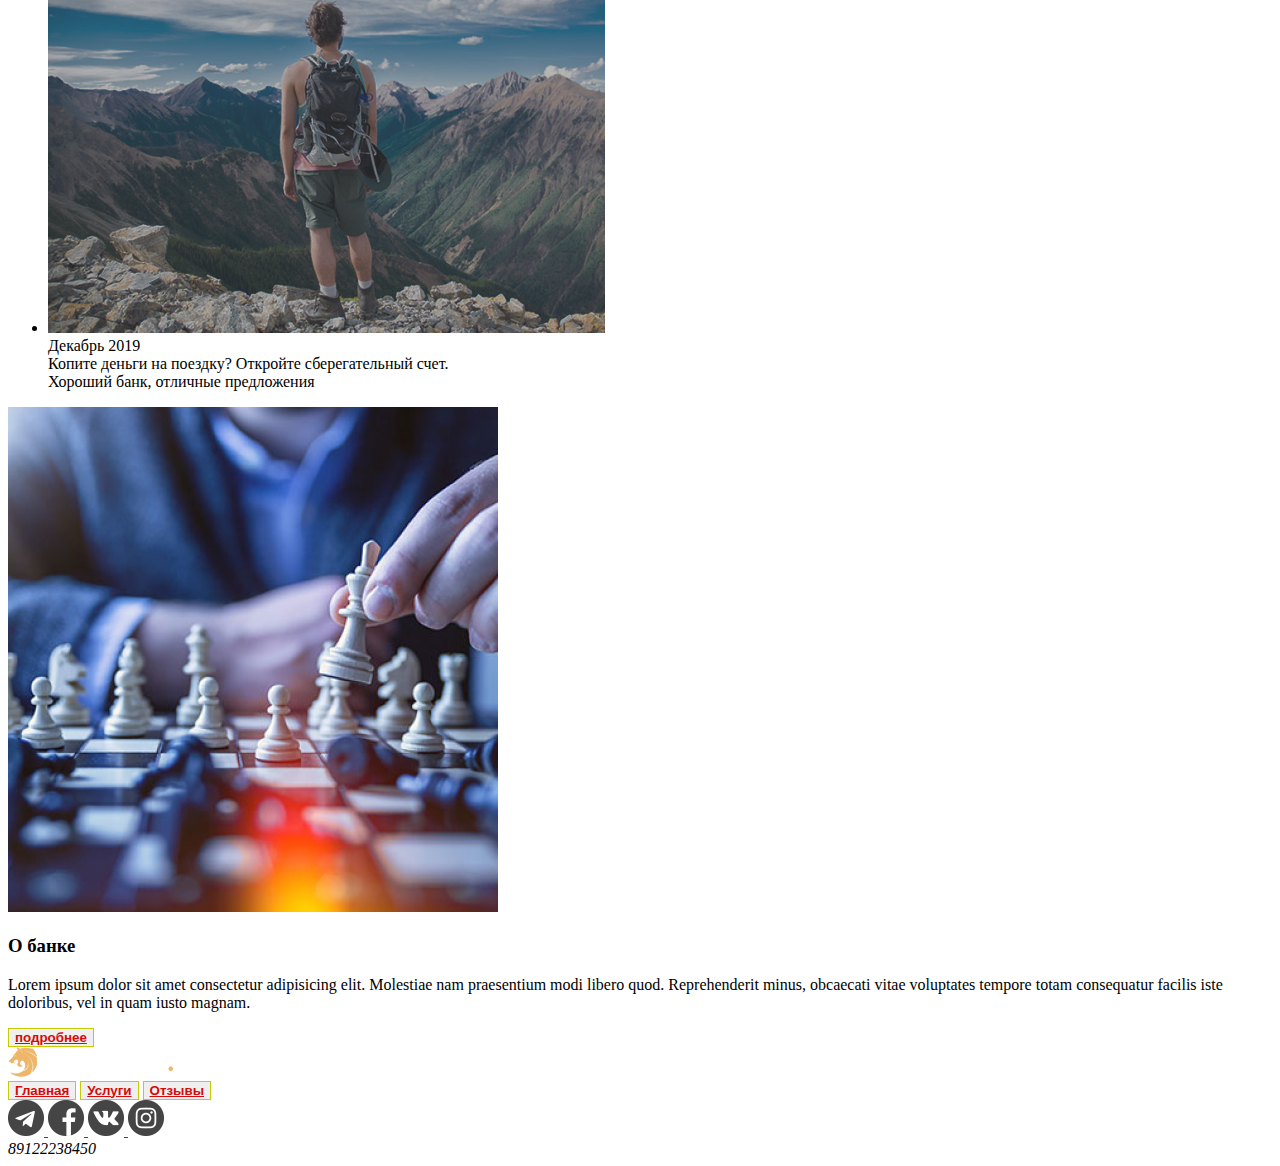
==== commit 85174122: "Update index.html" ====
--- a/index.html
+++ b/index.html
@@ -6,232 +6,201 @@
     <meta charset="UTF-8">
     <title>Lion Bank</title>
     <link rel="preconnect" href="https://fonts.gstatic.com">
-    <link href="https://fonts.googleapis.com/css2?family=Open+Sans:wght@300;600;700&display=swap" rel="stylesheet">
+
+    <link rel="preconnect" href="https://fonts.gstatic.com">
+    <link href="https://fonts.googleapis.com/css2?family=Open+Sans:wght@300;700&display=swap" rel="stylesheet">
     <link rel="stylesheet" href="./main.css">
 </head>
 
 <body>
 
     <div class="wrapper">
-        <div class="wrapper hihat">
-            <nav class="hihat--navh">
-                <a href="/">
-                    <img src="./avatarbank.png" alt="" class="avatarbank">
-                </a>
-                <div>
-                    <a href="" class="navh  linkhimain">Главная</a>
-                    <a href="" class="navh  linkhiservices">Услуги</a>
-                    <a href="" class="navh  linkhioutbilding">Отзывы</a>
-                </div>    
-            </nav>
-            <div class="hihat  contact">
-                <address class="contact-number">
-                    <a href="tel:+78007008990" class="number numer"></a>
-                </address>
-                <div сlass="contact  workinghowrs">
-                    <a href="" class="email:">Всегда на связи</a>
-                </div>
-            </div>
-        </div>
-        <div class="wrapper--main">
-            <img src="./lion-header1.jpg" alt="" class="main  fon1">
-            <div class="slogan">
-                <h1 class="slogan  wish">Не отказывай себе в желании быть первым</h1>
-                <div class="slogan  character"> Банк с львиным характером</div>
-                <button class="slogan  buttonreadmore">
-                    <a href="" class="buttonreadmore  readmore">Подробнее</a>
+        <section class="hero">
+            <div class="container">
+                <div class="header">
+                    <a href="/" class="logo">
+                        <img src="./avatarbank.png" alt="" class="avatarbank">
+                    </a>
+                    <nav class="menu">
+                        <ul calss="menu__list">
+                            <li class="menu__item"><a href="" class="menu__link">Главная</a></li>
+                            <li class="menu__item menu-activeitem"><a href="" class="menu__link">Услуги</a></li>
+                            <li class="menu__item"><a href="" class="menu__link">Отзывы</a></li>
+                        </ul>
+                    </nav>
+                    <address class="contact">
+                        <a href="tel:" class="contact__number">+79114364469</a>
+                        <div class="contact--when">всегда на связи</div>
+                    </address>
+                </div>
+            </div>
+            <div class="wrapper--main">
+                <div class="container">
+                    <div class="slogan">
+                        <h1 class="slogan--wish">Не отказывай себе в желании быть первым</h1>
+                        <h4 class="slogan--character"> Банк с львиным характером</h4>
+                        <a href="" class="readmore">подробнее</a>
+                    </div>
+                </div>
+                <div class="container">
+                    <div class="proposals">
+                        <h2 class="proposals__headline">Лучшие предложения банка</h2>
+                        <ul class="offers">
+                            <li class="offers__item offers__item--theme--gray">
+                                <div class="offers__header">
+                                    <img src="./1card.jpg" alt="" class="offers__headercard-img">
+                                </div>
+                                <div class="offers__content">
+                                    <h3 class="offers__title">Карта "Базовая"</h3>
+                                    <div class="offers__prices">
+                                        <div class="offers__price-cell">
+                                            <div class="offers__price">60 Р.-</div>
+                                            <div class="offers__price-desc">Обслуживание карты</div>
+                                        </div>
+                                        <div class="offers__price-cell">
+                                            <div class="offers__price">до 4 %</div>
+                                            <div class="offers__price-desc">Кэшбек за любимые покупки</div>
+                                        </div>
+                                    </div>
+                                    <div class="offers__conten__readmore-wrapper">
+                                        <a href="" class="readmore__black">подробнее</a>
+                                    </div>
+                                </div>
+                            </li>
+                            <li class="offers__item offers__item--theme--blue">
+                                <div class="offers__header">
+                                    <img src="./2card.jpg" alt="" class="offers__headercard-img">
+                                </div>
+                                <div class="offers__content">
+                                    <h3 class="offers__title">Карта "Оптима"</h3>
+                                    <div class="offers__prices">
+                                        <div class="offers__price-cell">
+                                            <div class="offers__price">90 Р.-</div>
+                                            <div class="offers__price-desc">Обслуживание карты</div>
+                                        </div>
+                                        <div class="offers__price-cell">
+                                            <div class="offers__price">до 5 %</div>
+                                            <div class="offers__price-desc">Кэшбек за любимые покупки</div>
+                                        </div>
+                                    </div>
+                                    <div class="offers__conten__readmore-wrapper">
+                                        <a href="" class="readmore">подробнее</a>
+                                    </div>
+                                </div>
+                            </li>
+                            <li class="offers__item offers__item--theme--gold">
+                                <div class="offers__header">
+                                    <img src="./3card.jpg" alt="" class="offers__headercard-img">
+                                </div>
+                                <div class="offers__content">
+                                    <h3 class="offers__title">Карта "Платинум"</h3>
+                                    <div class="offers__prices">
+                                        <div class="offers__price-cell">
+                                            <div class="offers__price">490 Р.-</div>
+                                            <div class="offers__price-desc">Обслуживание карты</div>
+                                        </div>
+                                        <div class="offers__price-cell">
+                                            <div class="offers__price">до 6 %</div>
+                                            <div class="offers__price-desc">Кэшбек за любимые покупки</div>
+                                        </div>
+                                    </div>
+                                    <div class="offers__conten__readmore-wrapper">
+                                        <a href="" class="readmore__black">подробнее</a>
+                                    </div>
+                                </div>
+                            </li>
+                        </ul>
+                    </div>
+                    <div class="main__news">
+                        <h2 class="news__header">Новости и акции</h2>
+                        <ul class="news__plase">
+                            <li class="plase__info">
+                                <img src="./comfort.jpg" alt="мобильное приложение" class="news__cover">
+                                <div сlass="plase__info-text">
+                                    <time class="text__data">
+                                        Декабрь 2019
+                                    </time>
+                                    <div class="text__title__info">
+                                        Удобое приложение
+                                    </div>
+                                    <div class="text__coment">
+                                        Хороший банк, отличные предложения
+                                    </div>
+                                </div>
+                            </li>
+                            <li class="plase__info">
+                                <img src="./collect.jpg" alt="Мечта" class="news__cover">
+                                <div сlass="plase__info-text">
+                                    <time class="text__data">
+                                        Декабрь 2019
+                                    </time>
+                                    <div class="text__title__info">
+                                        Копите деньги на поездку? Откройте сберегательный счет.
+                                    </div>
+                                    <div class="text__coment">
+                                        Хороший банк, отличные предложения
+                                    </div>
+                                </div>
+                            </li>
+                        </ul>
+                    </div>
+                </div>
+                <div calss="main--abotbank">
+                    <img src="./chess.jpg" alt="" class="aboutbank  chers">
+                    <div class="abotbank  textplase">
+                        <h3 class="textplase  header">О банке</h3>
+                        <p class="text  main">
+                            Lorem ipsum dolor sit amet consectetur adipisicing elit. Molestiae nam praesentium modi
+                            libero quod. Reprehenderit minus, obcaecati vitae voluptates tempore totam consequatur
+                            facilis iste doloribus, vel in quam iusto magnam.
+                        </p>
+                        <button class="textplace  button">
+                            <a href="" class="button  readmoreabot">подробнее</a>
+                        </button>
+
+                    </div>
+                </div>
+            </div>
+    </div>
+    <footer class="fotter--down">
+        <nav class="down  nav">
+            <a href="" class="nav  avtar">
+                <img src="./avatarbank.png" alt="" сlass="avatar  homeweb">
+            </a>
+        </nav>
+        <nav class="down  buttons">
+            <div class="buttons  main">
+                <button class="buttons  home">
+                    <a href="" class="home  main">Главная</a>
                 </button>
-            </div>
-            <div class="main  proposals">
-                <h3 class="proposals  headline">Лучшие предложения банка</h3>
-                <div class="proposals  manuscript">
-                    <div class="manuscript  elements">
-                        <div class="elements  first">
-                            <img src="./1card.jpg" alt="" class="first--img">
-                            <div class="first  info">
-                                <div class="info  main">
-                                    <h4 сlass="main1  bais">Карта "Базовая"</h4>
-                                    <div class="info  cost">
-                                        <big class="cost  first">
-                                            60₽.-
-                                        </big>
-                                        <div class="cost  forwhat">
-                                            обслуживание карты
-                                        </div>
-                                    </div>
-                                    <div class="info cashback">
-                                        <big>
-                                            до 4%
-                                        </big>
-                                        <div class="cashback  where">
-                                            Кэшбэк за любимые покупки
-                                        </div>
-                                    </div>
-                                    <button class="info  button">
-                                        <a href="" class="button  readmore1">
-                                            Подробнее
-                                        </a>
-                                    </button>
-                                </div>
-                            </div>
-                        </div>
-                        <div class="elements  second">
-                            <img src="./2card.jpg" alt="" class="second  img">
-                            <div class="second  info">
-                                <div class="info  main">
-                                    <h4 сlass="main  opt">Карта "Оптимум"</h4>
-                                    <div class="info  cost">
-                                        <big class="cost  second">
-                                            90₽.-
-                                        </big>
-                                        <div class="cost  forwhat2">
-                                            обслуживание карты
-                                        </div>
-                                    </div>
-                                    <div class="info cashback2">
-                                        <big>
-                                            до 5%
-                                        </big>
-                                        <div class="cashback  where2">
-                                            Кэшбэк за любимые покупки
-                                        </div>
-                                    </div>
-                                    <button class="info  button2">
-                                        <a href="" class="button2  readmore3">
-                                            Подробнее
-                                        </a>
-                                    </button>
-                                </div>
-                            </div>
-                        </div>
-
-                        <div class="elements  fird"></div>
-                        <img src="./3card.jpg" alt="" class="fird  img">
-                        <div class="fird  info">
-                            <div class="info  main3">
-                                <h4 сlass="main3  opt">Карта "Оптимум"</h4>
-                                <div class="info  cost3">
-                                    <big class="cost3  fird">
-                                        90₽.-
-                                    </big>
-                                    <div class="cost3  forwhat3">
-                                        обслуживание карты
-                                    </div>
-                                </div>
-                                <div class="info-cashback3">
-                                    <big>
-                                        до 5%
-                                    </big>
-                                    <div class="cashback  where3">
-                                        Кэшбэк за любимые покупки
-                                    </div>
-                                </div>
-                                <button class="info  button3">
-                                    <a href="" class="button3  readmore3">
-                                        Подробнее
-                                    </a>
-                                </button>
-                            </div>
-                        </div>
-                    </div>
-                </div>
-            </div>
-            <div class="main  news">
-                <h4 class="news-header">Новости и акции</h4>
-                <div class="news  plase">
-                    <div class="plase  first">
-                        <img src="./comfort.jpg" alt="" class="first-foto">
-                        <div сlass="first  text">
-                            <p class="text  data1">
-                                Декабрь 2019
-                            </p>
-                            <h3 class="text  comfort">
-                                Удобое приложение
-                            </h3>
-                            <p class="text  coment">
-                                Хороший банк, отличные предложения
-                            </p>
-                        </div>
-                    </div>
-
-                    <div class="plase  second">
-                        <img src="./collect.jpg" alt="" class="second-foto">
-                        <div сlass="second  text2">
-                            <p class="text2  data2">
-                                Декабрь 2019
-                            </p>
-                            <h3 class="text2  comfort">
-                                Копите на поездку? Откройте счет!
-                            </h3>
-                            <p class="text2  coment">
-                                Хороший банк, отличные предложения
-                            </p>
-                        </div>
-                    </div>
-                    <p class=""></p>
-                    <div class="plase  page">
-                        <ul сlass="page  manuscript">
-                            <li class="manuscript  li"><a href="" class="manuscript  1li">1 </a> </li>
-                            <li class="manuscript  li"><a href="" class="manuscript  2li">2 </a> </li>
-                            <li class="manuscript  li"><a href="" class="manuscript  3li">3 </a> </li>
-                            <li class="manuscript  li"><a href="" class="manuscript  4li">4 </a> </li>
-                            <li class="manuscript  li"><a href="" class="manuscript  5li">5 </a> </li>
-                            <li class="manuscript  li"><a href="" class="manuscript  6li">6 </a> </li>
-                            <li class="manuscript  li"><a href="" class="manuscript  7li">7 </a> </li>
-                        </ul>
-                    </div>
-                </div>
-            </div>
-            <div calss="main  abotbank">
-                <img src="./chess.jpg" alt="" class="aboutbank  chers">
-                <img src="./aboutbank.jpg" alt="" calss="abotbank  fon">
-                <div class="abotbank  textplase">
-                    <h3 class="textplase  header">О банке</h3>
-                    <p class="text  main">
-                        Lorem ipsum dolor sit amet consectetur adipisicing elit. Molestiae nam praesentium modi libero quod. Reprehenderit minus, obcaecati vitae voluptates tempore totam consequatur facilis iste doloribus, vel in quam iusto magnam.
-                    </p>
-                    <button class="textplace  button">
-                        <a href="" class="button  readmoreabot">Подробнее</a>
-                    </button>
-
-                </div>
-            </div>
-        </div>
-
-        <footer class="fotter  down">
-            <nav class="down  nav">
-                <a href="" class="nav  avtar">
-                    <img src="./avatarbank.png" alt="" сlass="avatar  homeweb">
-                </a>
-            </nav>
-            <nav class="down  buttons">
-                <div class="buttons  main">
-                    <button class="buttons  home">
-                        <a href="" class="home  main">Главная</a>
-                    </button>
-                    <button class="buttons  servives">
-                        <a href="" class="servives  down">Услуги</a>
-                    </button>
-                    <button class="button  coments">
-                        <a href="" class="coments  down">Отзывы</a>
-                    </button>
-                </div>
-                <div class="buttons  soshialmedia">
-                    <a href="" class="soshialmedia  tg">
-                        <img src="./telegeram.jpg" alt="">
-                    </a>
-                    <a href="" class="soshialmedia  face">
-                        <img src="./facebook.png" alt="">
-                    </a>
-                    <a href="" class="soshialmedia  vk">
-                        <img src="./vk.png" alt="">
-                    </a>
-                    <a href="" class="soshialmedia  in">
-                        <img src="./instagram.jpg" alt="">
-                    </a>
-                </div>
-            </nav>
-        </footer>
+                <button class="buttons  servives">
+                    <a href="" class="servives  down">Услуги</a>
+                </button>
+                <button class="button  coments">
+                    <a href="" class="coments  down">Отзывы</a>
+                </button>
+            </div>
+            <div class="buttons  soshialmedia">
+                <a href="" class="soshialmedia  tg">
+                    <img src="./telegeram.jpg" alt="">
+                </a>
+                <a href="" class="soshialmedia  face">
+                    <img src="./facebook.png" alt="">
+                </a>
+                <a href="" class="soshialmedia  vk">
+                    <img src="./vk.png" alt="">
+                </a>
+                <a href="" class="soshialmedia  in">
+                    <img src="./instagram.jpg" alt="">
+                </a>
+            </div>
+        </nav>
+        <address class=":tel">
+            89122238450
+        </address>
+    </footer>
+    </section>
     </div>
 </body>
+
 </html>
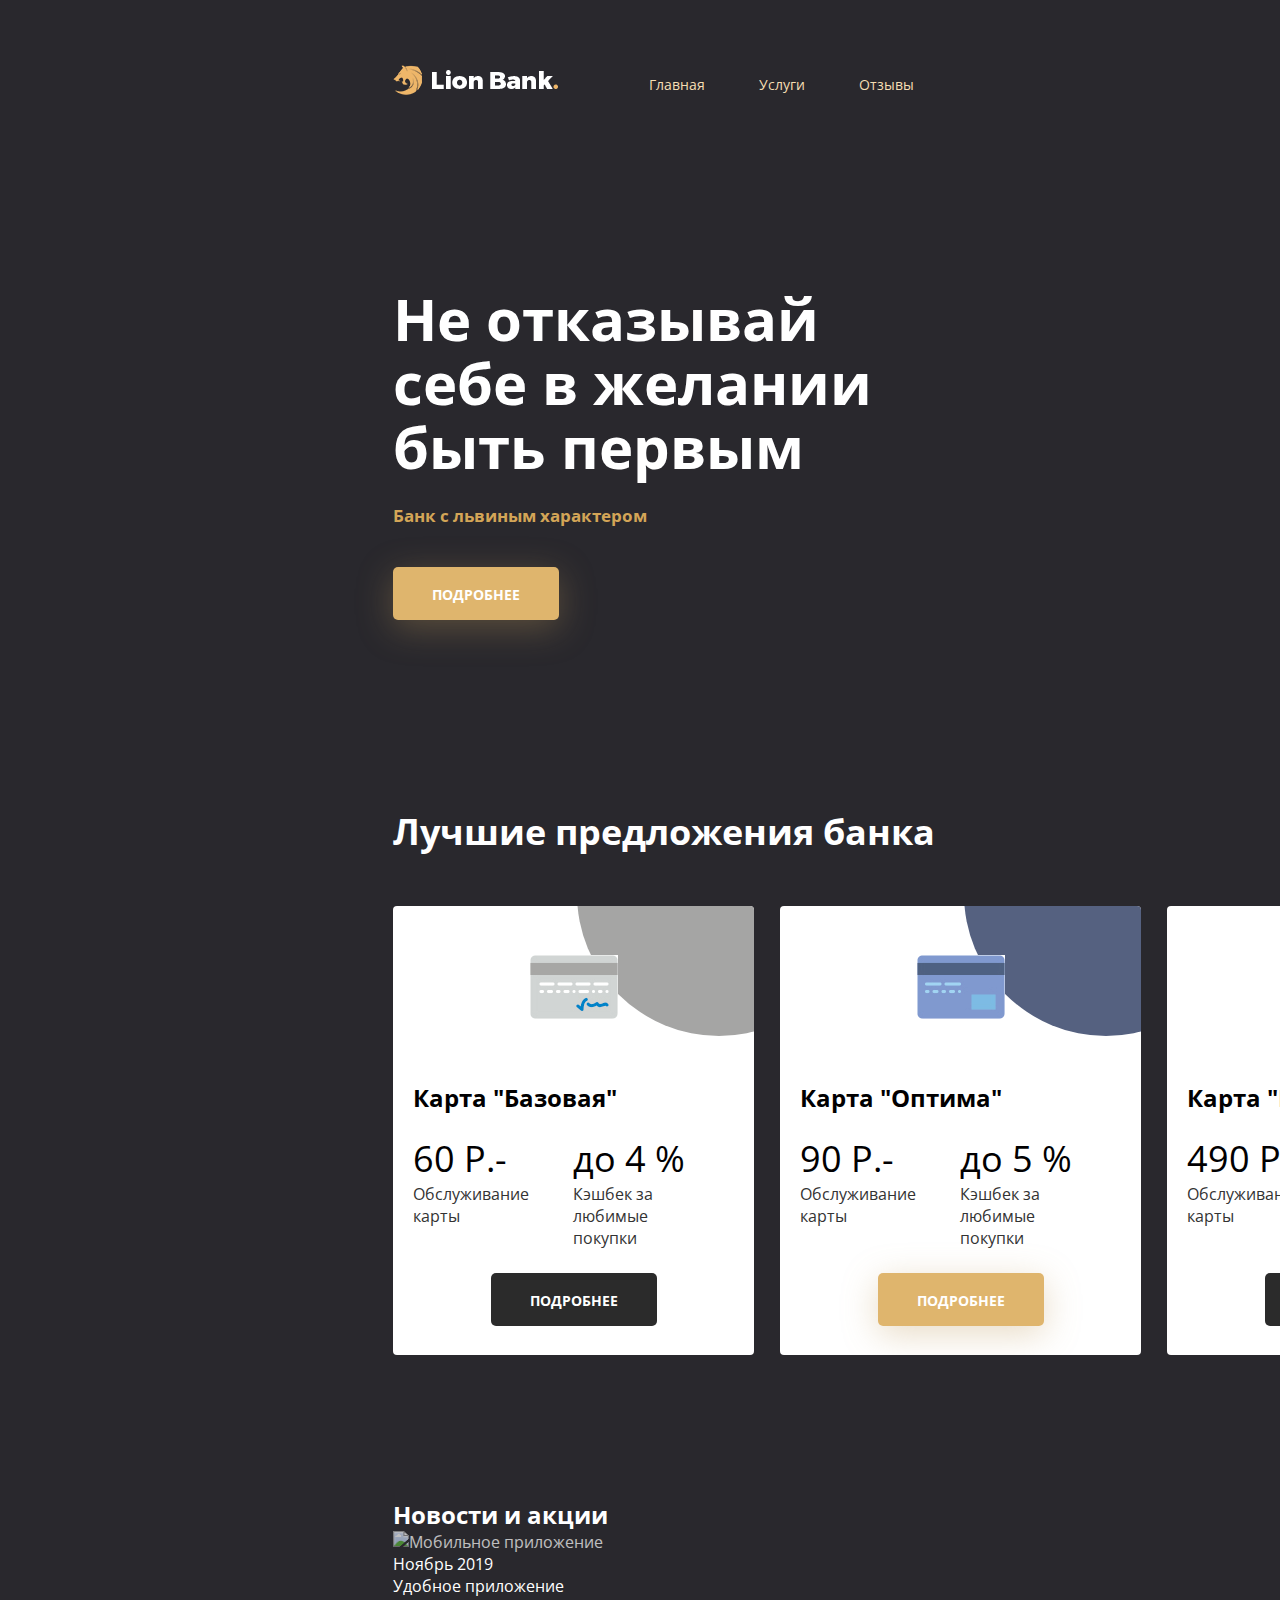
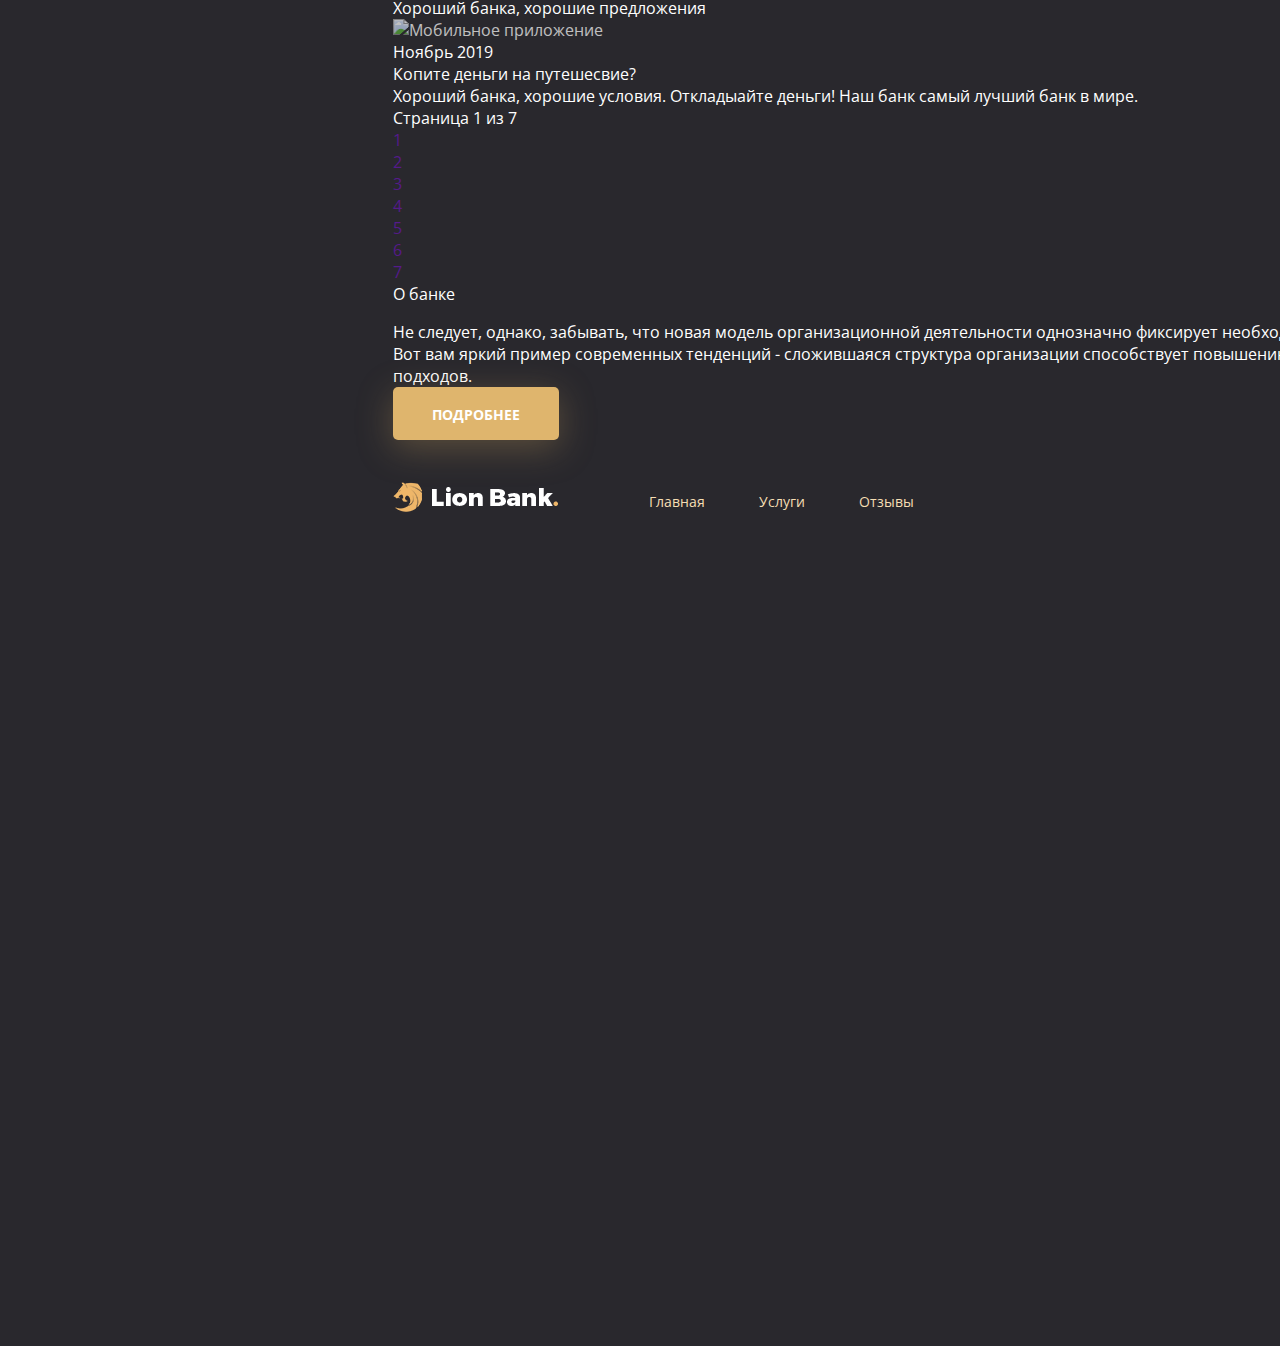
==== commit abd577e8: "Поменял код HTML" ====
--- a/index.html
+++ b/index.html
@@ -13,9 +13,9 @@
 </head>
 
 <body>
-
+    <div class="wraper main-page-wrapper">
     <div class="wrapper">
-        <section class="hero">
+
             <div class="container">
                 <div class="header">
                     <a href="/" class="logo">
@@ -41,8 +41,6 @@
                         <h4 class="slogan--character"> Банк с львиным характером</h4>
                         <a href="" class="readmore">подробнее</a>
                     </div>
-                </div>
-                <div class="container">
                     <div class="proposals">
                         <h2 class="proposals__headline">Лучшие предложения банка</h2>
                         <ul class="offers">
@@ -111,96 +109,111 @@
                             </li>
                         </ul>
                     </div>
-                    <div class="main__news">
-                        <h2 class="news__header">Новости и акции</h2>
-                        <ul class="news__plase">
-                            <li class="plase__info">
-                                <img src="./comfort.jpg" alt="мобильное приложение" class="news__cover">
-                                <div сlass="plase__info-text">
-                                    <time class="text__data">
-                                        Декабрь 2019
+
+                    <div class="word">
+                        <h2 class="section__title">Новости и акции</h2>
+                        <ul class="news">
+                            <li class="news__item">
+                                <img src="./phone.jpg" alt="Мобильное приложение" class="news__cover" >
+                                <div class="news__text-content">
+                                    <time class="news__data">
+                                        Ноябрь 2019
                                     </time>
-                                    <div class="text__title__info">
-                                        Удобое приложение
-                                    </div>
-                                    <div class="text__coment">
-                                        Хороший банк, отличные предложения
-                                    </div>
-                                </div>
-                            </li>
-                            <li class="plase__info">
-                                <img src="./collect.jpg" alt="Мечта" class="news__cover">
-                                <div сlass="plase__info-text">
-                                    <time class="text__data">
-                                        Декабрь 2019
+                                    <div class="news__text">
+                                        Удобное приложение
+                                    </div>
+                                    <div class="news__reviews">
+                                        Хороший банка, хорошие предложения
+                                    </div>
+
+                                </div>
+                            </li>
+
+                            <li class="news__item">
+                                <img src="./mountains.jpg" alt="Мобильное приложение" class="news__cover">
+                                <div class="news__text-content">
+                                    <time class="news__data">
+                                        Ноябрь 2019
                                     </time>
-                                    <div class="text__title__info">
-                                        Копите деньги на поездку? Откройте сберегательный счет.
-                                    </div>
-                                    <div class="text__coment">
-                                        Хороший банк, отличные предложения
-                                    </div>
+                                    <div class="news__text">
+                                        Копите деньги на путешесвие?
+                                    </div>
+                                    <div class="news__reviews">
+                                        Хороший банка, хорошие условия. Откладыайте деньги! Наш банк самый лучший банк в мире.
+                                    </div>
+
                                 </div>
                             </li>
                         </ul>
-                    </div>
-                </div>
-                <div calss="main--abotbank">
-                    <img src="./chess.jpg" alt="" class="aboutbank  chers">
-                    <div class="abotbank  textplase">
-                        <h3 class="textplase  header">О банке</h3>
-                        <p class="text  main">
-                            Lorem ipsum dolor sit amet consectetur adipisicing elit. Molestiae nam praesentium modi
-                            libero quod. Reprehenderit minus, obcaecati vitae voluptates tempore totam consequatur
-                            facilis iste doloribus, vel in quam iusto magnam.
-                        </p>
-                        <button class="textplace  button">
-                            <a href="" class="button  readmoreabot">подробнее</a>
-                        </button>
-
+                        <div class="pager">
+                            <div class="pager__display">Страница 1 из 7</div>
+                            <ul class="pager__list">
+                                <li class="pager__item pager__item--active"><a href="" class="pager__link">1</a></li>
+                                <li class="pager__item "><a href="" class="pager__link">2</a></li>
+                                <li class="pager__item "><a href="" class="pager__link">3</a></li>
+                                <li class="pager__item "><a href="" class="pager__link">4</a></li>
+                                <li class="pager__item "><a href="" class="pager__link">5</a></li>
+                                <li class="pager__item "><a href="" class="pager__link">6</a></li>
+                                <li class="pager__item "><a href="" class="pager__link">7</a></li>
+                            </ul>
+                        </div>
+                    </div>
+                </div>
+                <div class="section">
+                    <div class="container">
+                        <div class="about">
+                            <div class="about__desc">
+                                <div class="about__title">О банке</div>
+                                <div class="about__desc-text">
+                                    <p>
+                                        Не следует, однако, забывать, что новая модель организационной деятельности однозначно фиксирует необходимость новых предложений. Вот вам яркий пример современных тенденций - сложившаяся структура организации способствует повышению качества стандартных подходов.
+                                    </p>
+                                </div>
+                                <a href="" class="readmore readmore--color--ginger">Подробнее</a>
+                            </div>
+                        </div>
                     </div>
                 </div>
             </div>
+            <footer class="footer-container">
+                <div class="container footer__container__content">
+                    <div class="footer">
+                        <div class="header">
+                            <a href="/" class="logo">
+                                <img src="./avatarbank.png" alt="" class="avatarbank">
+                            </a>
+                            <nav class="menu">
+                                <ul calss="menu__list">
+                                    <li class="menu__item"><a href="" class="menu__link">Главная</a></li>
+                                    <li class="menu__item menu-activeitem"><a href="" class="menu__link">Услуги</a></li>
+                                    <li class="menu__item"><a href="" class="menu__link">Отзывы</a></li>
+                                </ul>
+                            </nav>
+                            <ul class="social">
+                                <li class="social__item social__item--vk">
+                                    <a href="" class="social__link"></a>
+                                </li>
+                                <li class="social__item social__item--tg">
+                                    <a href="" class="social__link"></a>
+                                </li>
+                                <li class="social__item social__item--fb">
+                                    <a href="" class="social__link"></a>
+                                </li>
+                                <li class="social__item social__item--insta">
+                                    <a href="" class="social__link"></a>
+                                </li>
+                            </ul>
+                            <address class="contact">
+                                <div class="contact__desc">бесплатный звонок по россии</div>
+                                <a href="tel:" class="contact__number">+8 800 700 30 30</a> 
+                            </address>
+                        </div>
+                    </div>
+                </div>
+            </footer>
+
     </div>
-    <footer class="fotter--down">
-        <nav class="down  nav">
-            <a href="" class="nav  avtar">
-                <img src="./avatarbank.png" alt="" сlass="avatar  homeweb">
-            </a>
-        </nav>
-        <nav class="down  buttons">
-            <div class="buttons  main">
-                <button class="buttons  home">
-                    <a href="" class="home  main">Главная</a>
-                </button>
-                <button class="buttons  servives">
-                    <a href="" class="servives  down">Услуги</a>
-                </button>
-                <button class="button  coments">
-                    <a href="" class="coments  down">Отзывы</a>
-                </button>
-            </div>
-            <div class="buttons  soshialmedia">
-                <a href="" class="soshialmedia  tg">
-                    <img src="./telegeram.jpg" alt="">
-                </a>
-                <a href="" class="soshialmedia  face">
-                    <img src="./facebook.png" alt="">
-                </a>
-                <a href="" class="soshialmedia  vk">
-                    <img src="./vk.png" alt="">
-                </a>
-                <a href="" class="soshialmedia  in">
-                    <img src="./instagram.jpg" alt="">
-                </a>
-            </div>
-        </nav>
-        <address class=":tel">
-            89122238450
-        </address>
-    </footer>
-    </section>
-    </div>
+</div>
 </body>
 
 </html>
--- a/main.css
+++ b/main.css
@@ -1,8 +1,274 @@
+body
+{
+    background: #29282D;
+    font-size: 16px;
+    line-height: 1,42;
+    font-family: "Open Sans", Helvetica, sans-serif;
+    color:#fff;
+    -webkit-font-smoothing: antialiased;
+    -moz-osx-font-smoothing: grayscale;
+    width: 1920px;
+    height: 2930px;
+}
 a {
-    color: rgb(212, 11, 11);
-}
-button {
-    font-weight: bold;
-    border: 1px solid rgb(199, 202, 0);
-    color : white; 
-}+    text-decoration: none;
+}
+.container{
+    margin:0 auto;
+    width:1150px;   
+}
+.header {
+    height: 120px;
+    width: auto;
+    position: relative;
+    margin-bottom: 159px;
+}
+.logo{
+    display: inline-block;
+    position: absolute;
+    top: 57px;
+    left: 0;
+}
+h1,h2,h3,h4,h5,h6{
+    margin: 0;
+    
+}
+*{
+    box-sizing: border-box;
+}
+.menu{
+    top: 15px;
+    left: 206px;
+    position: absolute;
+} 
+ul{
+    padding:0;
+    margin:0;
+}
+ul li{
+    list-style: none;
+}
+
+.menu__item{
+    display: inline-block;
+    vertical-align: middle;
+    margin-top: 50px;
+    margin-left: 50px;
+}
+.menu__link:hover{
+    color: #dfb56d;
+}
+.menu__link{
+    font-size: 14px;
+    text-decoration: none;
+    color: wheat;
+}
+.menu--activeitem .menu__link {
+    color: #dfb56d;
+
+}
+
+
+.contact {
+    position: absolute;
+    right: 12px;
+    top: 49px;
+}
+.contact__number{
+    text-decoration: none;
+    color: white;
+    font-size:26px;
+    
+}
+.contact {
+    font-style: normal;
+    text-align: right;
+}
+.contact--when {
+    font-size: 13px;
+    text-decoration: underline;
+    color: #dfb56d;
+}
+.slogan {
+    width: 505px;
+    height: 334px;
+    margin-bottom :186px 
+
+}
+.slogan--wish {
+    font-size: 58px;
+    font-weight: bold;
+    line-height: 1.1;
+    margin-bottom: 26px;
+}
+.slogan--character {
+    width: 300px;
+    height: 20px;
+    margin-bottom: 59px;
+    font-size: 16.5px;
+    color: #D3A557;
+}
+.readmore {
+    width: 150px;
+    height: 41px;
+    padding-top: 18px;
+    padding-left: 39px;
+    padding-bottom: 16px;
+    padding-right: 39px;
+    background-color: #dfb56d;
+    color: #fff;
+    font-weight: bold;
+    text-decoration: none;
+    font-size: 14px;
+    box-shadow: 0px 8px 35px rgba(190, 151, 89, 0.35);
+    border-radius: 5px;
+    text-transform: uppercase;
+    line-height: 1.0;
+}
+.readmore:hover{
+    box-shadow: 0px 8px 44px rgba(223, 181, 109, 0.35);
+}
+.proposals {
+    margin-bottom: 138px;
+
+}
+.proposals__headline {
+    font-size: 36px;
+    font-weight: bold;
+    margin-bottom: 50px;
+}
+.offers__item{
+    min-height: 449px;
+    background-color: white;
+    border-radius: 4px;
+    margin-right: 22px;
+    width: 361px;
+    display: inline-block;
+    color: #010001;
+    overflow: hidden;
+}
+.offers__header{
+    min-height: 162px;
+    margin-bottom: 13px;
+    position: relative;
+}
+.offers__item:last-child{
+    margin-right: 0;
+}
+.offers__title{
+    font-size: 24px;
+    margin-bottom: 20px;
+    font-weight: bold;
+}
+.offers__price-cell:last-child{
+    margin: 0;
+}
+.offers__content{
+    padding: 0 20px;
+    margin-bottom: 30px;
+}
+.offers__price-cell {
+    display: inline-block;
+    vertical-align: top;
+    width: 122px;
+    margin-right: 34px;
+}
+
+.offers__price {
+    font-size: 36px;
+    font-style: bold;
+}
+.offers__price-desc{
+    color:#333;
+}
+.offers__prices {
+    margin-bottom: 40px;
+}
+.offers__conten__readmore-wrapper {
+    text-align: center;
+}
+.readmore__black{
+    width: 150px;
+    height: 41px;
+    padding-top: 18px;
+    padding-left: 39px;
+    padding-bottom: 16px;
+    padding-right: 39px;
+    background-color:#2B2B2B;
+    color: #fff;
+    font-weight: bold;
+    text-decoration: none;
+    font-size: 14px;
+    border-radius: 5px;
+    text-transform: uppercase;
+    line-height: 1.0;
+}
+
+.offers__headercard-img{
+    position: absolute;
+    top:50%;
+    left:50%;
+    margin-left: -44px;
+    margin-top:-32px;
+}
+.offers__header:before {
+    content: "";
+    width: 284px;
+    height: 284px;
+    display: block;
+    border-radius: 50%;
+    position: absolute;
+    background-color:#ccc;
+    top: -154px;
+    right: -107px;
+}
+.offers__item--theme--gray .offers__header:before{
+    background-color: #a5a5a4;
+}
+.offers__item--theme--blue .offers__header:before{
+    background-color: #556180;
+}
+.offers__item--theme--gold .offers__header:before{
+    background-color: #978455;
+}
+
+
+
+.news__header {
+    font-size: 36px;
+    margin-bottom: 51px;
+}
+.plase__info {
+    width: 555px;
+    display: inline-block;
+    vertical-align: top;
+    position: relative;
+}
+
+
+.news__cover {
+    display: block;
+    width: 100%;
+    height: 100%;
+    object-fit: cover;
+    overflow: hidden;
+    opacity: .7;
+}
+.plase__info-text {
+    position: absolute;
+    padding:25px 30px;
+    left:0;
+    right:0;
+    bottom: 0;
+    min-height: 140px;
+    padding: 25px 30px;
+}
+.text-data {
+    font-size: 15px;
+    margin-bottom: 15px;
+}
+.text__title__info{
+    font-size:24px;
+    font-weight: bold;
+    margin-bottom: 5px;
+}
